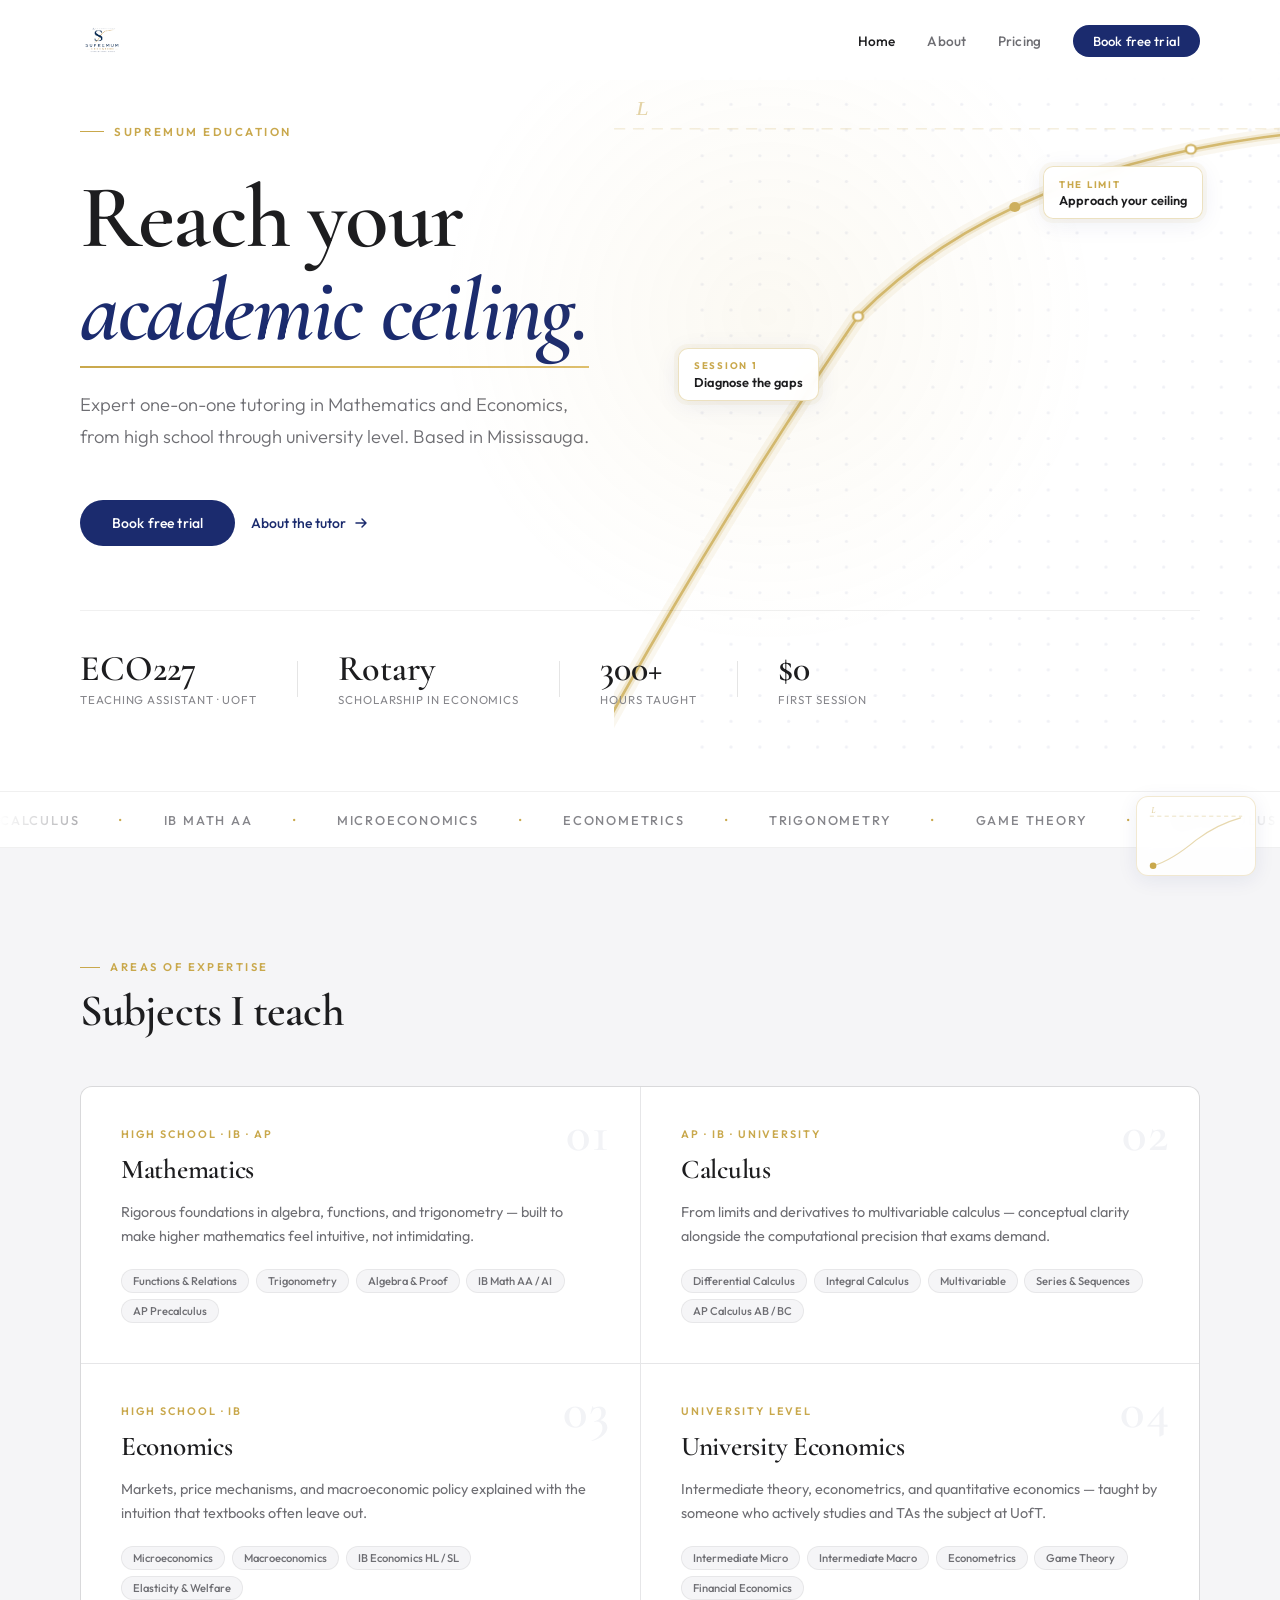
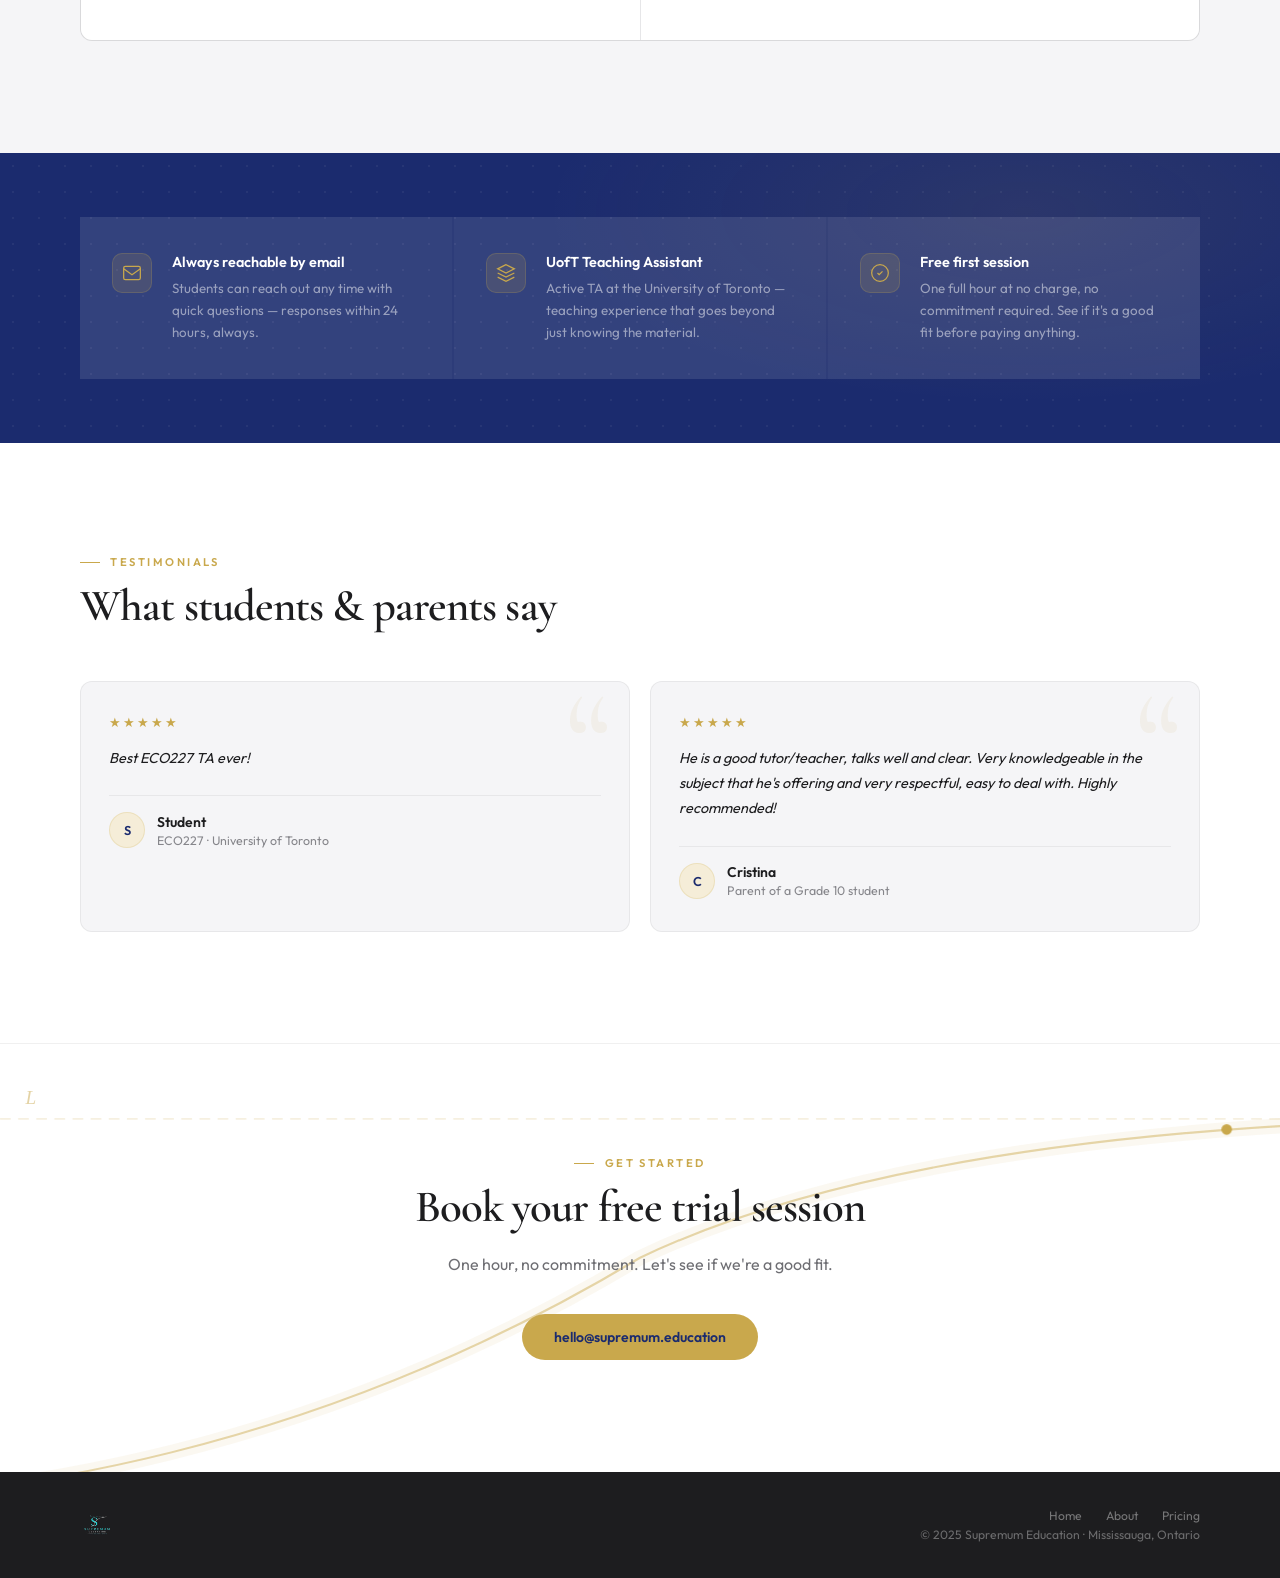
==== index.html @ dac977bb "Add files via upload" ====
<!DOCTYPE html>
<html lang="en">
<head>
    <meta charset="UTF-8">
    <meta name="viewport" content="width=device-width, initial-scale=1.0">
    <title>Supremum Education | Tutoring & Academic Services</title>
    <meta name="description" content="Expert tutoring in Mathematics and Economics — high school through university. Based in Mississauga, Ontario.">
    <link rel="icon" type="image/png" href="logo.png">
    <link rel="preconnect" href="https://fonts.googleapis.com">
    <link rel="preconnect" href="https://fonts.gstatic.com" crossorigin>
    <link href="https://fonts.googleapis.com/css2?family=Cormorant+Garamond:ital,wght@0,300;0,400;0,500;0,600;0,700;1,400;1,500&family=Outfit:wght@300;400;500;600&display=swap" rel="stylesheet">
    <link rel="stylesheet" href="style.css">
    <style>
    /* ── Critical feature styles (inlined to avoid stale-CSS issues) ── */

    /* Self-drawing curve */
    .supremum-path {
        stroke-dasharray: 1400;
        stroke-dashoffset: 1400;
        animation: drawCurve 4.5s cubic-bezier(0.22,0.8,0.3,1) 0.6s forwards;
    }
    @keyframes drawCurve { to { stroke-dashoffset: 0; } }

    .ceiling-line { opacity: 0; animation: fadeCeiling 0.8s ease 4.4s forwards; }
    @keyframes fadeCeiling { to { opacity: 1; } }

    .curve-dot { animation: dotPulse 2.2s ease-in-out 5.8s infinite; }
    @keyframes dotPulse {
        0%, 100% { r: 5; opacity: 1; }
        50%      { r: 8; opacity: 0.7; }
    }

    .curve-marker { opacity: 0; }
    .curve-marker.m1 { animation: markerPop 0.5s ease 2.6s forwards; }
    .curve-marker.m2 { animation: markerPop 0.5s ease 4.6s forwards; }
    @keyframes markerPop { to { opacity: 1; } }

    /* Annotation cards */
    .hero-annotation {
        position: absolute;
        background: rgba(255,255,255,0.92);
        backdrop-filter: blur(8px);
        -webkit-backdrop-filter: blur(8px);
        border: 1px solid rgba(201,168,76,0.35);
        border-radius: 10px;
        padding: 0.65rem 0.95rem;
        box-shadow: 0 4px 24px rgba(27,43,110,0.08), 0 0 0 4px rgba(201,168,76,0.06);
        z-index: 3; opacity: 0; pointer-events: none;
    }
    .anno-1 { right: 36%; top: 44%;
        animation: annoIn 0.7s cubic-bezier(0.16,1,0.3,1) 2.8s forwards,
                   annoFloat 5s ease-in-out 3.6s infinite; }
    .anno-2 { right: 6%; top: 21%;
        animation: annoIn 0.7s cubic-bezier(0.16,1,0.3,1) 4.9s forwards,
                   annoFloat 5s ease-in-out 5.7s infinite reverse; }
    .anno-label { font-size: 0.6rem; font-weight: 700; letter-spacing: 0.18em;
        color: #C9A84C; margin-bottom: 0.15rem; }
    .anno-text  { font-size: 0.8rem; font-weight: 600; color: #1D1D1F; white-space: nowrap; }
    @keyframes annoIn {
        from { opacity: 0; transform: translateY(12px) scale(0.95); }
        to   { opacity: 1; transform: translateY(0) scale(1); }
    }
    @keyframes annoFloat {
        0%, 100% { transform: translateY(0); }
        50%      { transform: translateY(-6px); }
    }

    /* Subject ticker */
    .ticker-strip {
        background: #FFFFFF;
        border-bottom: 1px solid rgba(0,0,0,0.06);
        overflow: hidden; padding: 1.1rem 0; position: relative;
    }
    .ticker-strip::before, .ticker-strip::after {
        content: ''; position: absolute; top: 0; bottom: 0; width: 120px;
        z-index: 2; pointer-events: none;
    }
    .ticker-strip::before { left: 0;  background: linear-gradient(90deg, #FFFFFF, transparent); }
    .ticker-strip::after  { right: 0; background: linear-gradient(-90deg, #FFFFFF, transparent); }
    .ticker-track {
        display: flex; align-items: center; gap: 2.5rem;
        width: max-content; flex-wrap: nowrap; white-space: nowrap;
        animation: tickerScroll 30s linear infinite;
    }
    .ticker-track span {
        font-size: 0.8rem; font-weight: 500;
        letter-spacing: 0.14em; text-transform: uppercase;
        color: #86868B; white-space: nowrap;
    }
    .ticker-track .tick-dot { color: #C9A84C; font-size: 1rem; }
    .ticker-strip:hover .ticker-track { animation-play-state: paused; }
    @keyframes tickerScroll { from { transform: translateX(0); } to { transform: translateX(-50%); } }

    @media (max-width: 960px) {
        .hero-annotation { display: none; }
        .ticker-strip { padding: 0.85rem 0; }
        .ticker-track span { font-size: 0.7rem; }
    }
    @media (prefers-reduced-motion: reduce) {
        .supremum-path { animation: none; stroke-dashoffset: 0; }
        .ceiling-line, .curve-marker, .hero-annotation { animation: none; opacity: 1; }
        .curve-dot, .ticker-track { animation: none; }
    }
    </style>
</head>
<body>

<div id="scroll-progress"></div>

<nav id="navbar">
    <div class="nav-logo">
        <a href="/"><img src="logo.png" alt="Supremum Education"></a>
    </div>
    <ul class="nav-links">
        <li><a href="/" class="active">Home</a></li>
        <li><a href="/about/">About</a></li>
        <li><a href="/pricing/">Pricing</a></li>
        <li><a href="#contact" class="nav-cta">Book free trial</a></li>
    </ul>
    <button class="hamburger" id="hamburger" aria-label="Toggle menu" aria-expanded="false">
        <span></span><span></span><span></span>
    </button>
</nav>

<!-- HERO -->
<section id="home">
    <!-- Instrumented supremum curve -->
    <svg class="hero-svg" viewBox="0 0 600 800" fill="none" xmlns="http://www.w3.org/2000/svg" preserveAspectRatio="none">
        <defs>
            <pattern id="dotGrid" x="0" y="0" width="26" height="26" patternUnits="userSpaceOnUse">
                <circle cx="1.5" cy="1.5" r="1.5" fill="rgba(27,43,110,0.07)"/>
            </pattern>
        </defs>

        <!-- Dot grid backdrop -->
        <rect x="60" y="40" width="540" height="720" fill="url(#dotGrid)"/>

        <!-- Asymptote ceiling -->
        <line class="ceiling-line" x1="0" y1="130" x2="600" y2="130"
              stroke="rgba(201,168,76,0.4)" stroke-width="1" stroke-dasharray="10 7"/>
        <text x="20" y="116" fill="rgba(201,168,76,0.55)" font-family="Georgia,serif"
              font-size="20" font-style="italic">L</text>

        <!-- Layered glow: three stacked strokes fake a bloom that works on white -->
        <path class="supremum-path glow-wide"
              d="M-40 800 Q80 550 220 320 Q360 160 640 132"
              stroke="rgba(201,168,76,0.10)" stroke-width="16" fill="none" stroke-linecap="round"/>
        <path class="supremum-path glow-mid"
              d="M-40 800 Q80 550 220 320 Q360 160 640 132"
              stroke="rgba(201,168,76,0.22)" stroke-width="7" fill="none" stroke-linecap="round"/>
        <path id="supremumPath" class="supremum-path"
              d="M-40 800 Q80 550 220 320 Q360 160 640 132"
              stroke="rgba(201,168,76,0.85)" stroke-width="2.5" fill="none" stroke-linecap="round"/>

        <!-- Marker dots pinned to the curve -->
        <circle class="curve-marker m1" cx="220" cy="320" r="4.5"
                fill="#FFFFFF" stroke="#C9A84C" stroke-width="2"/>
        <circle class="curve-marker m2" cx="520" cy="151" r="4.5"
                fill="#FFFFFF" stroke="#C9A84C" stroke-width="2"/>

        <!-- Traveling dot -->
        <circle class="curve-dot" r="5" fill="#C9A84C">
            <animateMotion dur="4.5s" begin="0.6s" fill="freeze"
                           rotate="0" keyPoints="0;1" keyTimes="0;1"
                           calcMode="spline" keySplines="0.22 0.8 0.3 1">
                <mpath href="#supremumPath"/>
            </animateMotion>
        </circle>
    </svg>

    <!-- Annotation cards pinned to curve points -->
    <div class="hero-annotation anno-1">
        <div class="anno-label">SESSION 1</div>
        <div class="anno-text">Diagnose the gaps</div>
    </div>
    <div class="hero-annotation anno-2">
        <div class="anno-label">THE LIMIT</div>
        <div class="anno-text">Approach your ceiling</div>
    </div>
    <div class="hero-content">
        <div class="eyebrow">Supremum Education</div>
        <h1 class="hero-h1">
            Reach your<br><em>academic ceiling.</em>
        </h1>
        <p class="hero-sub">
            Expert one-on-one tutoring in Mathematics and Economics, from high school through university level. Based in Mississauga.
        </p>
        <div class="hero-actions">
            <a href="#contact" class="btn-primary">Book free trial</a>
            <a href="/about/" class="btn-text">
                About the tutor
                <svg width="16" height="16" viewBox="0 0 16 16" fill="none"><path d="M3 8h10M9 4l4 4-4 4" stroke="currentColor" stroke-width="1.5" stroke-linecap="round" stroke-linejoin="round"/></svg>
            </a>
        </div>
        <div class="hero-stats">
            <div>
                <div class="stat-num">ECO227</div>
                <div class="stat-label">Teaching Assistant · UofT</div>
            </div>
            <div class="stat-divider"></div>
            <div>
                <div class="stat-num">Rotary</div>
                <div class="stat-label">Scholarship in Economics</div>
            </div>
            <div class="stat-divider"></div>
            <div>
                <div class="stat-num"><span data-count="300">300</span>+</div>
                <div class="stat-label">Hours taught</div>
            </div>
            <div class="stat-divider"></div>
            <div>
                <div class="stat-num">$0</div>
                <div class="stat-label">First session</div>
            </div>
        </div>
    </div>
</section>

<!-- SUBJECT TICKER -->
<div class="ticker-strip" aria-hidden="true">
    <div class="ticker-track">
        <span>Calculus</span><span class="tick-dot">·</span>
        <span>IB Math AA</span><span class="tick-dot">·</span>
        <span>Microeconomics</span><span class="tick-dot">·</span>
        <span>Econometrics</span><span class="tick-dot">·</span>
        <span>Trigonometry</span><span class="tick-dot">·</span>
        <span>Game Theory</span><span class="tick-dot">·</span>
        <span>AP Calculus BC</span><span class="tick-dot">·</span>
        <span>Macroeconomics</span><span class="tick-dot">·</span>
        <span>Functions</span><span class="tick-dot">·</span>
        <span>IB Economics HL</span><span class="tick-dot">·</span>
        <!-- duplicate for seamless loop -->
        <span>Calculus</span><span class="tick-dot">·</span>
        <span>IB Math AA</span><span class="tick-dot">·</span>
        <span>Microeconomics</span><span class="tick-dot">·</span>
        <span>Econometrics</span><span class="tick-dot">·</span>
        <span>Trigonometry</span><span class="tick-dot">·</span>
        <span>Game Theory</span><span class="tick-dot">·</span>
        <span>AP Calculus BC</span><span class="tick-dot">·</span>
        <span>Macroeconomics</span><span class="tick-dot">·</span>
        <span>Functions</span><span class="tick-dot">·</span>
        <span>IB Economics HL</span><span class="tick-dot">·</span>
    </div>
</div>

<!-- SERVICES -->
<section id="services">
    <div class="section-inner">
        <div class="section-tag reveal">Areas of expertise</div>
        <h2 class="section-h2 reveal d1">Subjects I teach</h2>
        <div class="services-grid">
            <div class="service-card reveal">
                <div class="service-level">High School · IB · AP</div>
                <div class="service-name">Mathematics</div>
                <p class="service-desc">Rigorous foundations in algebra, functions, and trigonometry — built to make higher mathematics feel intuitive, not intimidating.</p>
                <div class="service-topics">
                    <span class="topic-tag">Functions & Relations</span>
                    <span class="topic-tag">Trigonometry</span>
                    <span class="topic-tag">Algebra & Proof</span>
                    <span class="topic-tag">IB Math AA / AI</span>
                    <span class="topic-tag">AP Precalculus</span>
                </div>
            </div>
            <div class="service-card reveal d1">
                <div class="service-level">AP · IB · University</div>
                <div class="service-name">Calculus</div>
                <p class="service-desc">From limits and derivatives to multivariable calculus — conceptual clarity alongside the computational precision that exams demand.</p>
                <div class="service-topics">
                    <span class="topic-tag">Differential Calculus</span>
                    <span class="topic-tag">Integral Calculus</span>
                    <span class="topic-tag">Multivariable</span>
                    <span class="topic-tag">Series & Sequences</span>
                    <span class="topic-tag">AP Calculus AB / BC</span>
                </div>
            </div>
            <div class="service-card reveal d2">
                <div class="service-level">High School · IB</div>
                <div class="service-name">Economics</div>
                <p class="service-desc">Markets, price mechanisms, and macroeconomic policy explained with the intuition that textbooks often leave out.</p>
                <div class="service-topics">
                    <span class="topic-tag">Microeconomics</span>
                    <span class="topic-tag">Macroeconomics</span>
                    <span class="topic-tag">IB Economics HL / SL</span>
                    <span class="topic-tag">Elasticity & Welfare</span>
                </div>
            </div>
            <div class="service-card reveal d3">
                <div class="service-level">University level</div>
                <div class="service-name">University Economics</div>
                <p class="service-desc">Intermediate theory, econometrics, and quantitative economics — taught by someone who actively studies and TAs the subject at UofT.</p>
                <div class="service-topics">
                    <span class="topic-tag">Intermediate Micro</span>
                    <span class="topic-tag">Intermediate Macro</span>
                    <span class="topic-tag">Econometrics</span>
                    <span class="topic-tag">Game Theory</span>
                    <span class="topic-tag">Financial Economics</span>
                </div>
            </div>
        </div>
    </div>
</section>

<!-- VALUE PROPS -->
<section id="value-props">
    <div class="section-inner">
        <div class="vp-grid">
            <div class="vp-item reveal">
                <div class="vp-icon">
                    <svg width="20" height="20" viewBox="0 0 24 24" fill="none" stroke="currentColor" stroke-width="1.5"><rect x="2" y="4" width="20" height="16" rx="2"/><path d="M2 7l10 7 10-7"/></svg>
                </div>
                <div class="vp-text">
                    <div class="vp-title">Always reachable by email</div>
                    <div class="vp-desc">Students can reach out any time with quick questions — responses within 24 hours, always.</div>
                </div>
            </div>
            <div class="vp-item reveal d1">
                <div class="vp-icon">
                    <svg width="20" height="20" viewBox="0 0 24 24" fill="none" stroke="currentColor" stroke-width="1.5"><path d="M12 2L2 7l10 5 10-5-10-5z"/><path d="M2 17l10 5 10-5"/><path d="M2 12l10 5 10-5"/></svg>
                </div>
                <div class="vp-text">
                    <div class="vp-title">UofT Teaching Assistant</div>
                    <div class="vp-desc">Active TA at the University of Toronto — teaching experience that goes beyond just knowing the material.</div>
                </div>
            </div>
            <div class="vp-item reveal d2">
                <div class="vp-icon">
                    <svg width="20" height="20" viewBox="0 0 24 24" fill="none" stroke="currentColor" stroke-width="1.5"><path d="M9 12l2 2 4-4"/><circle cx="12" cy="12" r="10"/></svg>
                </div>
                <div class="vp-text">
                    <div class="vp-title">Free first session</div>
                    <div class="vp-desc">One full hour at no charge, no commitment required. See if it's a good fit before paying anything.</div>
                </div>
            </div>
        </div>
    </div>
</section>

<!-- TESTIMONIALS -->
<section id="testimonials">
    <div class="section-inner">
        <div class="section-tag reveal">Testimonials</div>
        <h2 class="section-h2 reveal d1">What students & parents say</h2>
        <div class="testimonials-grid" style="grid-template-columns: repeat(2, 1fr);">
            <div class="testi-card reveal">
                <div class="testi-stars">★★★★★</div>
                <p class="testi-text">Best ECO227 TA ever!</p>
                <div class="testi-author">
                    <div class="testi-avatar">S</div>
                    <div>
                        <div class="testi-name">Student</div>
                        <div class="testi-role">ECO227 · University of Toronto</div>
                    </div>
                </div>
            </div>
            <div class="testi-card reveal d1">
                <div class="testi-stars">★★★★★</div>
                <p class="testi-text">He is a good tutor/teacher, talks well and clear. Very knowledgeable in the subject that he's offering and very respectful, easy to deal with. Highly recommended!</p>
                <div class="testi-author">
                    <div class="testi-avatar">C</div>
                    <div>
                        <div class="testi-name">Cristina</div>
                        <div class="testi-role">Parent of a Grade 10 student</div>
                    </div>
                </div>
            </div>
        </div>
    </div>
</section>

<!-- CTA -->
<section class="cta-section" id="contact">
    <!-- Curve finale — echoes the hero, drawn on scroll -->
    <svg class="cta-visual reveal" viewBox="0 0 1200 400" fill="none"
         xmlns="http://www.w3.org/2000/svg" preserveAspectRatio="none" aria-hidden="true">
        <line class="cta-ceiling" x1="0" y1="70" x2="1200" y2="70"
              stroke="rgba(201,168,76,0.35)" stroke-width="1" stroke-dasharray="10 7"/>
        <text x="24" y="56" fill="rgba(201,168,76,0.5)" font-family="Georgia,serif"
              font-size="18" font-style="italic">L</text>
        <path class="cta-path cta-glow-wide"
              d="M-50 420 Q300 380 600 200 Q820 95 1250 74"
              stroke="rgba(201,168,76,0.08)" stroke-width="14" fill="none" stroke-linecap="round"/>
        <path class="cta-path"
              d="M-50 420 Q300 380 600 200 Q820 95 1250 74"
              stroke="rgba(201,168,76,0.45)" stroke-width="2" fill="none" stroke-linecap="round"/>
        <circle class="cta-end-dot" cx="1150" cy="80" r="5" fill="#C9A84C"/>
    </svg>

    <div class="cta-inner">
        <div class="section-tag reveal" style="justify-content:center;">Get started</div>
        <h2 class="section-h2 reveal d1" style="text-align:center;">Book your free trial session</h2>
        <p class="reveal d2">One hour, no commitment. Let's see if we're a good fit.</p>
        <div class="reveal d3">
            <a href="mailto:hello@supremum.education" class="btn-gold">hello@supremum.education</a>
        </div>
    </div>
</section>

<footer>
    <img src="logo.png" alt="Supremum Education">
    <div class="footer-right">
        <div class="footer-links">
            <a href="/">Home</a>
            <a href="/about/">About</a>
            <a href="/pricing/">Pricing</a>
        </div>
        <div class="footer-copy">© 2025 Supremum Education · Mississauga, Ontario</div>
    </div>
</footer>



<!-- Scroll progress — travel the curve as you scroll -->
<div id="curve-progress" aria-hidden="true">
    <svg viewBox="0 0 120 80" fill="none" xmlns="http://www.w3.org/2000/svg">
        <line x1="4" y1="16" x2="116" y2="16" stroke="rgba(201,168,76,0.4)"
              stroke-width="1" stroke-dasharray="5 4"/>
        <text x="6" y="12" fill="rgba(201,168,76,0.55)" font-family="Georgia,serif"
              font-size="9" font-style="italic">L</text>
        <path id="progressPath" d="M8 76 Q30 70 60 45 Q85 26 114 18"
              stroke="rgba(201,168,76,0.45)" stroke-width="1.5" fill="none"
              stroke-linecap="round"/>
        <circle id="progressDot" cx="8" cy="76" r="4" fill="#C9A84C"/>
    </svg>
</div>

<script src="main.js"></script>
</body>
</html>
---- style.css ----
/* ═══════════════════════════════════════════════
   Supremum Education — style.css
   Clean, minimal, Apple-inspired design system
═══════════════════════════════════════════════ */

:root {
  --bg:           #FFFFFF;
  --bg-soft:      #F5F5F7;
  --bg-subtle:    #FAFAFA;
  --navy:         #1B2B6E;
  --navy-dark:    #0f1a45;
  --gold:         #C9A84C;
  --gold-light:   #dfc06e;
  --gold-pale:    #F5EDD8;
  --text:         #1D1D1F;
  --text-muted:   #6E6E73;
  --text-light:   #86868B;
  --border:       rgba(0,0,0,0.1);
  --border-soft:  rgba(0,0,0,0.06);
  --ease-spring:  cubic-bezier(0.16, 1, 0.3, 1);
  --ease-out:     cubic-bezier(0.4, 0, 0.2, 1);
  --shadow-sm:    0 1px 4px rgba(0,0,0,0.06);
  --shadow-md:    0 4px 20px rgba(0,0,0,0.08);
  --shadow-lg:    0 12px 48px rgba(0,0,0,0.1);
  --radius:       12px;
  --radius-sm:    8px;
  --radius-pill:  999px;
}

*, *::before, *::after { margin: 0; padding: 0; box-sizing: border-box; }
html { scroll-behavior: smooth; }

body {
  font-family: 'Outfit', sans-serif;
  color: var(--text);
  background: var(--bg);
  overflow-x: hidden;
  -webkit-font-smoothing: antialiased;
  animation: bodyIn 0.4s ease both;
}
@keyframes bodyIn {
  from { opacity: 0; }
  to   { opacity: 1; }
}

/* ── SCROLL PROGRESS ── */
#scroll-progress {
  position: fixed; top: 0; left: 0; right: 0; height: 2px;
  background: var(--gold); transform: scaleX(0); transform-origin: left;
  z-index: 200; pointer-events: none;
  box-shadow: 0 0 6px rgba(201,168,76,0.4);
}

/* ── NAV ── */
nav {
  position: fixed; top: 0; left: 0; right: 0; z-index: 100;
  padding: 1.1rem 5rem;
  display: flex; align-items: center; justify-content: space-between;
  background: rgba(255,255,255,0.82);
  backdrop-filter: blur(20px); -webkit-backdrop-filter: blur(20px);
  border-bottom: 1px solid transparent;
  transition: border-color 0.3s, padding 0.3s var(--ease-out);
}
nav.scrolled {
  border-bottom-color: var(--border-soft);
  padding-top: 0.85rem; padding-bottom: 0.85rem;
}
.nav-logo img {
  height: 44px; width: auto; display: block;
  transition: transform 0.3s var(--ease-spring), opacity 0.2s;
}
.nav-logo img:hover { transform: scale(1.04); }

.nav-links { display: flex; gap: 2rem; list-style: none; align-items: center; }
.nav-links a {
  text-decoration: none; color: var(--text-muted);
  font-size: 0.85rem; font-weight: 500; letter-spacing: 0.01em;
  transition: color 0.2s; position: relative;
}
.nav-links a:not(.nav-cta):hover { color: var(--text); }
.nav-links a.active { color: var(--text); }

.nav-cta {
  background: var(--navy) !important; color: #ffffff !important;
  padding: 0.5rem 1.25rem; border-radius: var(--radius-pill);
  font-size: 0.82rem !important; font-weight: 500 !important;
  transition: background 0.25s, transform 0.2s var(--ease-spring),
              box-shadow 0.25s !important;
}
.nav-cta:hover {
  background: var(--navy-dark) !important; color: #ffffff !important;
  transform: translateY(-1px) !important;
  box-shadow: 0 4px 16px rgba(27,43,110,0.22) !important;
}
.nav-cta::after { display: none !important; }

/* Hamburger */
.hamburger {
  display: none; flex-direction: column; gap: 5px;
  background: none; border: none; cursor: pointer; padding: 4px;
}
.hamburger span {
  display: block; width: 22px; height: 1.5px;
  background: var(--text); border-radius: 2px;
  transition: transform 0.3s var(--ease-spring), opacity 0.2s;
}
.hamburger.open span:nth-child(1) { transform: translateY(6.5px) rotate(45deg); }
.hamburger.open span:nth-child(2) { opacity: 0; }
.hamburger.open span:nth-child(3) { transform: translateY(-6.5px) rotate(-45deg); }

/* ── INNER PAGE HEADER ── */
.page-hero {
  background: var(--bg);
  padding: 9rem 5rem 4rem;
  border-bottom: 1px solid var(--border-soft);
}
.page-hero-content { max-width: 1200px; margin: 0 auto; }
.page-eyebrow {
  color: var(--gold); font-size: 0.72rem; font-weight: 600;
  letter-spacing: 0.22em; text-transform: uppercase;
  display: flex; align-items: center; gap: 0.65rem; margin-bottom: 1.25rem;
  opacity: 0; animation: fadeUp 0.6s 0.1s var(--ease-spring) forwards;
}
.page-eyebrow::before { content:''; width: 24px; height: 1px; background: var(--gold); }
.page-hero h1 {
  font-family: 'Cormorant Garamond', serif;
  font-size: clamp(2.25rem, 4.5vw, 4rem);
  font-weight: 600; color: var(--text); line-height: 1.1;
  letter-spacing: -0.02em;
  opacity: 0; animation: fadeUp 0.7s 0.2s var(--ease-spring) forwards;
}
.page-hero h1 em { color: var(--navy); font-style: italic; }

/* ── SECTION UTILITIES ── */
.section-inner { max-width: 1200px; margin: 0 auto; }
.section-tag {
  color: var(--gold); font-size: 0.7rem; font-weight: 600;
  letter-spacing: 0.22em; text-transform: uppercase; margin-bottom: 0.75rem;
  display: flex; align-items: center; gap: 0.65rem;
}
.section-tag::before { content:''; width: 20px; height: 1px; background: var(--gold); }
.section-h2 {
  font-family: 'Cormorant Garamond', serif;
  font-size: clamp(1.9rem, 3.5vw, 3rem); font-weight: 600;
  color: var(--text); line-height: 1.15; letter-spacing: -0.02em;
  margin-bottom: 3rem;
}

/* ── BUTTONS ── */
.btn-primary {
  background: var(--navy); color: #fff;
  padding: 0.875rem 2rem; border-radius: var(--radius-pill);
  font-size: 0.875rem; font-weight: 500; letter-spacing: 0.01em;
  text-decoration: none; display: inline-block; border: none; cursor: pointer;
  transition: background 0.25s, transform 0.2s var(--ease-spring), box-shadow 0.25s;
  position: relative; overflow: hidden;
}
.btn-primary:hover {
  background: var(--navy-dark);
  transform: translateY(-1px);
  box-shadow: 0 4px 20px rgba(27,43,110,0.25);
}
.btn-primary:active { transform: scale(0.98); }

.btn-text {
  color: var(--navy); text-decoration: none;
  font-size: 0.875rem; font-weight: 500;
  display: inline-flex; align-items: center; gap: 0.4rem;
  transition: gap 0.3s var(--ease-spring), opacity 0.2s;
}
.btn-text:hover { gap: 0.7rem; opacity: 0.75; }
.btn-text svg { transition: transform 0.3s var(--ease-spring); }
.btn-text:hover svg { transform: translateX(3px); }

.btn-gold {
  background: var(--gold); color: var(--navy);
  padding: 0.875rem 2rem; border-radius: var(--radius-pill);
  font-size: 0.875rem; font-weight: 600;
  text-decoration: none; display: inline-block;
  transition: background 0.25s, transform 0.2s var(--ease-spring), box-shadow 0.25s;
  animation: subtleGlow 3s ease-in-out infinite;
}
.btn-gold:hover {
  background: var(--gold-light); transform: translateY(-1px);
  box-shadow: 0 4px 20px rgba(201,168,76,0.3);
  animation: none;
}
@keyframes subtleGlow {
  0%,100% { box-shadow: 0 0 0 rgba(201,168,76,0); }
  50%      { box-shadow: 0 0 20px rgba(201,168,76,0.25); }
}

.btn-outline {
  background: transparent; color: var(--text);
  padding: 0.875rem 2rem; border-radius: var(--radius-pill);
  font-size: 0.875rem; font-weight: 500;
  text-decoration: none; display: inline-block;
  border: 1px solid var(--border);
  transition: border-color 0.25s, background 0.25s, transform 0.2s var(--ease-spring);
}
.btn-outline:hover { border-color: rgba(0,0,0,0.25); background: var(--bg-soft); }

/* ── HOME HERO ── */
#home {
  min-height: 88vh; background: var(--bg);
  display: flex; align-items: center;
  padding: 7rem 5rem 5rem;
  position: relative;
  border-bottom: 1px solid var(--border-soft);
  overflow: hidden;
  --mx: 60%; --my: 40%;
}
/* Mouse spotlight */
#home::after {
  content: '';
  position: absolute; inset: 0;
  background: radial-gradient(600px circle at var(--mx) var(--my),
    rgba(201,168,76,0.07), transparent 55%);
  pointer-events: none; z-index: 1;
}
.hero-svg {
  position: absolute; right: 0; top: 0;
  width: 52%; height: 100%; pointer-events: none;
  opacity: 0.9; z-index: 0;
}
.hero-content {
  max-width: 1200px; margin: 0 auto; width: 100%;
  will-change: transform;
}
.eyebrow {
  display: inline-flex; align-items: center; gap: 0.65rem;
  color: var(--gold); font-size: 0.72rem; font-weight: 600;
  letter-spacing: 0.22em; text-transform: uppercase; margin-bottom: 2rem;
  opacity: 0; animation: fadeUp 0.6s 0.1s var(--ease-spring) forwards;
}
.eyebrow::before { content:''; width: 24px; height: 1px; background: var(--gold); }

.hero-h1 {
  font-family: 'Cormorant Garamond', serif;
  font-size: clamp(3.5rem, 7vw, 6.5rem);
  font-weight: 600; color: var(--text);
  line-height: 1.04; letter-spacing: -0.02em;
  margin-bottom: 2rem; max-width: 820px;
  opacity: 0; animation: fadeUp 0.7s 0.22s var(--ease-spring) forwards;
}
.hero-h1 em { color: var(--navy); font-style: italic; position: relative; }
/* Gold underline that draws itself in */
.hero-h1 em::after {
  content: '';
  position: absolute; bottom: -3px; left: 0; right: 0;
  height: 2px;
  background: linear-gradient(90deg, var(--gold), var(--gold-light));
  transform: scaleX(0); transform-origin: left;
  transition: transform 0.7s var(--ease-spring);
}
.hero-h1 em.underline-drawn::after { transform: scaleX(1); }

/* Eyebrow scramble cursor effect */
.eyebrow { cursor: default; }

.hero-sub {
  font-size: 1.15rem; color: var(--text-muted);
  max-width: 520px; line-height: 1.7; font-weight: 300; margin-bottom: 3rem;
  opacity: 0; animation: fadeUp 0.7s 0.38s var(--ease-spring) forwards;
}

.hero-actions {
  display: flex; gap: 1rem; align-items: center; margin-bottom: 4rem;
  opacity: 0; animation: fadeUp 0.7s 0.52s var(--ease-spring) forwards;
}

.hero-stats {
  display: flex; align-items: center; gap: 2.5rem;
  padding-top: 2.5rem; border-top: 1px solid var(--border-soft);
  opacity: 0; animation: fadeUp 0.7s 0.66s var(--ease-spring) forwards;
}
.stat-num {
  font-family: 'Cormorant Garamond', serif;
  font-size: 2.25rem; font-weight: 600; color: var(--text); line-height: 1;
}
.stat-label {
  color: var(--text-light); font-size: 0.72rem;
  letter-spacing: 0.08em; text-transform: uppercase; margin-top: 0.3rem;
}
.stat-divider { width: 1px; height: 36px; background: var(--border); flex-shrink: 0; }

/* ── SERVICES ── */
#services { background: var(--bg-soft); padding: 7rem 5rem; }
.services-grid {
  display: grid; grid-template-columns: repeat(2, 1fr); gap: 1px;
  background: var(--border-soft); border: 1px solid var(--border-soft);
  border-radius: var(--radius); overflow: hidden;
}
.service-card {
  background: var(--bg); padding: 2.5rem;
  position: relative; overflow: hidden;
  transition: background 0.3s;
  --gx: 50%; --gy: 50%;
}
/* Gradient that follows mouse */
.service-card::before {
  content: '';
  position: absolute; inset: 0;
  background: radial-gradient(300px circle at var(--gx) var(--gy), rgba(201,168,76,0.07), transparent 60%);
  opacity: 0; transition: opacity 0.3s; pointer-events: none;
}
.service-card:hover::before { opacity: 1; }
.service-card::after {
  content: ''; position: absolute; bottom: 0; left: 2.5rem; right: 2.5rem;
  height: 1px; background: var(--gold);
  transform: scaleX(0); transform-origin: left;
  transition: transform 0.4s var(--ease-spring);
}
.service-card:hover { background: var(--bg-subtle); }
.service-card:hover::after { transform: scaleX(1); }
.service-level {
  font-size: 0.68rem; font-weight: 600; letter-spacing: 0.18em;
  text-transform: uppercase; color: var(--gold); margin-bottom: 0.75rem;
}
.service-name {
  font-family: 'Cormorant Garamond', serif;
  font-size: 1.7rem; font-weight: 600; color: var(--text); margin-bottom: 0.85rem;
  letter-spacing: -0.01em;
}
.service-desc { color: var(--text-muted); line-height: 1.7; font-size: 0.9rem; }
.service-topics { margin-top: 1.25rem; display: flex; flex-wrap: wrap; gap: 0.4rem; }
.topic-tag {
  background: var(--bg-soft); color: var(--text-muted);
  font-size: 0.7rem; padding: 0.25rem 0.7rem; font-weight: 500;
  border-radius: var(--radius-pill); border: 1px solid var(--border-soft);
  transition: background 0.2s, color 0.2s;
}
.topic-tag:hover { background: var(--gold-pale); color: var(--navy); }

/* ── VALUE PROPS ── */
#value-props {
  background: var(--navy); padding: 4rem 5rem;
}
.vp-grid {
  display: grid; grid-template-columns: repeat(3, 1fr);
  gap: 2px; background: rgba(255,255,255,0.08);
  max-width: 1200px; margin: 0 auto;
}
.vp-item {
  display: flex; align-items: flex-start; gap: 1.25rem;
  padding: 2.25rem 2rem;
  background: rgba(255,255,255,0.03);
  transition: background 0.3s;
}
.vp-item:hover { background: rgba(255,255,255,0.07); }
.vp-icon {
  width: 40px; height: 40px; border-radius: 10px;
  background: rgba(201,168,76,0.15); border: 1px solid rgba(201,168,76,0.2);
  display: flex; align-items: center; justify-content: center;
  color: var(--gold); flex-shrink: 0;
  transition: background 0.3s, transform 0.3s var(--ease-spring);
}
.vp-item:hover .vp-icon {
  background: rgba(201,168,76,0.25);
  transform: scale(1.08);
}
.vp-title { font-weight: 600; color: #fff; font-size: 0.9rem; margin-bottom: 0.4rem; }
.vp-desc { color: rgba(255,255,255,0.5); font-size: 0.835rem; line-height: 1.65; }

/* ── TESTIMONIALS ── */
#testimonials { background: var(--bg); padding: 7rem 5rem; }
.testimonials-grid { display: grid; grid-template-columns: repeat(3, 1fr); gap: 1.25rem; }
.testi-card {
  background: var(--bg-soft); padding: 2rem 1.75rem;
  border-radius: var(--radius); border: 1px solid var(--border-soft);
  position: relative; overflow: hidden;
  transition: transform 0.4s var(--ease-spring), box-shadow 0.4s var(--ease-out),
              border-color 0.3s;
}
.testi-card:hover {
  transform: translateY(-4px);
  box-shadow: var(--shadow-md);
  border-color: rgba(201,168,76,0.3);
}
/* Large decorative quote as background watermark */
.testi-card::before {
  content: '\201C';
  position: absolute; top: -12px; right: 16px;
  font-family: 'Cormorant Garamond', serif;
  font-size: 9rem; color: var(--gold);
  opacity: 0.08; line-height: 1;
  pointer-events: none; user-select: none;
  transition: opacity 0.3s;
}
.testi-card:hover::before { opacity: 0.14; }
.testi-stars {
  color: var(--gold); font-size: 0.8rem;
  letter-spacing: 0.15em; margin-bottom: 1rem;
}
.testi-text {
  font-size: 0.9rem; line-height: 1.75; color: var(--text);
  font-style: italic; margin-bottom: 1.5rem; position: relative; z-index: 1;
}
.testi-author {
  display: flex; align-items: center; gap: 0.75rem;
  padding-top: 1rem; border-top: 1px solid var(--border-soft);
}
.testi-avatar {
  width: 36px; height: 36px; border-radius: 50%;
  background: var(--gold-pale); color: var(--navy);
  display: flex; align-items: center; justify-content: center;
  font-weight: 600; font-size: 0.8rem; flex-shrink: 0;
  border: 1px solid rgba(201,168,76,0.2);
}
.testi-name { font-weight: 600; color: var(--text); font-size: 0.875rem; }
.testi-role { color: var(--text-light); font-size: 0.775rem; margin-top: 0.1rem; }

/* ── ABOUT PAGE ── */
#about-content { padding: 6rem 5rem; background: var(--bg); }
.about-grid {
  max-width: 1200px; margin: 0 auto;
  display: grid; grid-template-columns: 1fr 1.4fr;
  gap: 5rem; align-items: start;
}
.about-image-wrap { position: relative; }
.about-frame {
  width: 100%; aspect-ratio: 3/4;
  background: var(--bg-soft); overflow: hidden;
  border-radius: var(--radius);
}
.about-frame img {
  width: 100%; height: 100%; object-fit: cover; display: block;
  transition: transform 0.6s var(--ease-out);
}
.about-frame:hover img { transform: scale(1.03); }
.about-placeholder {
  width: 100%; height: 100%;
  display: flex; flex-direction: column; align-items: center; justify-content: center;
  background: var(--bg-soft); color: var(--text-light); gap: 0.6rem; font-size: 0.8rem;
}
.about-badge {
  position: absolute; bottom: 1.5rem; right: -1.5rem;
  background: var(--navy); color: #fff;
  padding: 1.1rem 1.5rem; text-align: center;
  border-radius: var(--radius-sm);
  box-shadow: var(--shadow-md);
  transition: transform 0.4s var(--ease-spring);
}
.about-image-wrap:hover .about-badge { transform: translateY(-3px); }
.badge-num {
  font-family: 'Cormorant Garamond', serif;
  font-size: 2rem; font-weight: 600; color: var(--gold); line-height: 1;
}
.badge-label {
  font-size: 0.65rem; letter-spacing: 0.1em;
  text-transform: uppercase; opacity: 0.65; margin-top: 0.3rem;
}
.about-role {
  font-family: 'Cormorant Garamond', serif;
  font-size: 1.1rem; font-style: italic; color: var(--text-muted); margin-bottom: 1.5rem;
}
.about-bio { color: var(--text-muted); line-height: 1.8; font-size: 0.9rem; margin-bottom: 1rem; }
.credentials { list-style: none; margin-top: 1.75rem; display: flex; flex-direction: column; gap: 0; }
.cred {
  display: flex; align-items: flex-start; gap: 0.875rem;
  padding: 0.875rem 0; border-bottom: 1px solid var(--border-soft);
  transition: transform 0.2s var(--ease-spring);
}
.cred:hover { transform: translateX(4px); }
.cred:last-child { border-bottom: none; }
.cred-dot {
  width: 6px; height: 6px; background: var(--gold);
  border-radius: 50%; margin-top: 0.45rem; flex-shrink: 0;
  transition: transform 0.3s var(--ease-spring);
}
.cred:hover .cred-dot { transform: scale(1.6); }
.cred-text { font-size: 0.875rem; line-height: 1.55; color: var(--text-muted); }
.cred-text strong { color: var(--text); font-weight: 600; }

/* ── APPROACH STRIP ── */
.approach-strip { background: var(--bg-soft); padding: 6rem 5rem; }
.approach-grid {
  max-width: 1200px; margin: 0 auto;
  display: grid; grid-template-columns: repeat(3, 1fr);
  gap: 1.25rem;
}
.approach-card {
  background: var(--bg); padding: 2rem;
  border-radius: var(--radius); border: 1px solid var(--border-soft);
  transition: transform 0.35s var(--ease-spring), box-shadow 0.35s var(--ease-out);
}
.approach-card:hover { transform: translateY(-3px); box-shadow: var(--shadow-md); }
.approach-num {
  font-family: 'Cormorant Garamond', serif;
  font-size: 2.5rem; font-weight: 600; color: var(--gold);
  opacity: 0.3; line-height: 1; margin-bottom: 1rem;
  transition: opacity 0.3s;
}
.approach-card:hover .approach-num { opacity: 0.6; }
.approach-title { font-weight: 600; color: var(--text); font-size: 0.95rem; margin-bottom: 0.65rem; }
.approach-desc { color: var(--text-muted); font-size: 0.86rem; line-height: 1.7; }

/* ── PRICING ── */
#pricing-content { padding: 6rem 5rem; background: var(--bg-soft); }
#pricing-content .section-h2 { color: var(--text); }
.pricing-lead {
  color: var(--text-muted); font-size: 1rem; max-width: 520px;
  line-height: 1.7; margin-bottom: 3.5rem; font-weight: 300;
}
.pricing-grid {
  max-width: 1200px; margin: 0 auto;
  display: grid; grid-template-columns: repeat(3, 1fr); gap: 1.25rem;
}
.p-card {
  background: var(--bg); padding: 2.5rem;
  border-radius: var(--radius); border: 1px solid var(--border-soft);
  transition: transform 0.35s var(--ease-spring), box-shadow 0.35s var(--ease-out),
              border-color 0.3s;
}
.p-card:hover { transform: translateY(-4px); box-shadow: var(--shadow-md); }
.p-card.featured {
  background: var(--navy); border-color: var(--navy);
  box-shadow: var(--shadow-md);
}
.p-card.featured:hover { box-shadow: 0 12px 48px rgba(27,43,110,0.25); }
.p-tag {
  font-size: 0.68rem; font-weight: 600; letter-spacing: 0.18em;
  text-transform: uppercase; color: var(--text-light); margin-bottom: 1.25rem;
}
.p-card.featured .p-tag { color: rgba(255,255,255,0.5); }
.p-price {
  font-family: 'Cormorant Garamond', serif;
  font-size: 4rem; font-weight: 600; color: var(--text); line-height: 1;
}
.p-card.featured .p-price { color: #fff; }
.p-price sup { font-size: 1.5rem; vertical-align: top; margin-top: 0.65rem; }
.p-sub { color: var(--text-light); font-size: 0.8rem; margin: 0.4rem 0 1.75rem; }
.p-card.featured .p-sub { color: rgba(255,255,255,0.45); }
.p-divider { height: 1px; background: var(--border-soft); margin-bottom: 1.75rem; }
.p-card.featured .p-divider { background: rgba(255,255,255,0.1); }
.p-features { list-style: none; display: flex; flex-direction: column; gap: 0.75rem; }
.p-features li {
  display: flex; align-items: flex-start; gap: 0.65rem;
  color: var(--text-muted); font-size: 0.875rem; line-height: 1.5;
}
.p-card.featured .p-features li { color: rgba(255,255,255,0.75); }
.chk { color: var(--gold); font-weight: 700; flex-shrink: 0; }

/* ── REFERRAL ── */
.referral-section { background: var(--bg); padding: 5rem 5rem; border-top: 1px solid var(--border-soft); }
.referral-inner {
  max-width: 1200px; margin: 0 auto;
  display: grid; grid-template-columns: 1fr 1fr; gap: 4rem; align-items: center;
}
.referral-title {
  font-family: 'Cormorant Garamond', serif;
  font-size: clamp(1.6rem, 2.5vw, 2.25rem); font-weight: 600;
  color: var(--text); margin-bottom: 1rem; letter-spacing: -0.01em;
}
.referral-desc { color: var(--text-muted); line-height: 1.75; font-size: 0.9rem; }
.referral-cards { display: flex; flex-direction: column; gap: 0.875rem; }
.r-card {
  background: var(--bg-soft); border-left: 2px solid var(--gold);
  padding: 1.25rem 1.5rem; border-radius: 0 var(--radius-sm) var(--radius-sm) 0;
  transition: transform 0.25s var(--ease-spring), box-shadow 0.25s;
}
.r-card:hover { transform: translateX(3px); box-shadow: var(--shadow-sm); }
.r-card-title { font-weight: 600; color: var(--text); font-size: 0.875rem; margin-bottom: 0.3rem; }
.r-card-desc { color: var(--text-muted); font-size: 0.835rem; line-height: 1.6; }

/* ── FAQ ── */
.faq-section { background: var(--bg-soft); padding: 6rem 5rem; }
.faq-inner { max-width: 720px; margin: 0 auto; }
.faq-item { border-bottom: 1px solid var(--border-soft); padding: 1.5rem 0; }
.faq-item:first-of-type { border-top: 1px solid var(--border-soft); }
.faq-q {
  font-weight: 600; color: var(--text); font-size: 0.95rem;
  cursor: pointer; display: flex; justify-content: space-between; align-items: center; gap: 1rem;
  list-style: none; user-select: none; transition: color 0.2s;
}
.faq-q::-webkit-details-marker { display: none; }
.faq-q:hover { color: var(--navy); }
.faq-icon {
  width: 20px; height: 20px; flex-shrink: 0;
  background: var(--bg-soft); border: 1px solid var(--border);
  border-radius: 50%;
  display: flex; align-items: center; justify-content: center;
  font-size: 0.8rem; color: var(--text-muted);
  transition: transform 0.35s var(--ease-spring), background 0.2s, color 0.2s;
}
.faq-q:hover .faq-icon { background: var(--gold-pale); color: var(--navy); border-color: var(--gold); }
details[open] .faq-icon { transform: rotate(45deg); }
.faq-a { color: var(--text-muted); line-height: 1.75; font-size: 0.9rem; padding-top: 0.875rem; }

/* ── CTA ── */
.cta-section {
  background: var(--bg); padding: 7rem 5rem;
  text-align: center; border-top: 1px solid var(--border-soft);
}
.cta-section .section-tag { justify-content: center; }
.cta-section .section-h2 { max-width: 540px; margin: 0 auto 1.25rem; }
.cta-section p { color: var(--text-muted); margin-bottom: 2.5rem; font-size: 1rem; }
.contact-email {
  display: inline-flex; align-items: center; gap: 0.5rem;
  color: var(--navy); text-decoration: none; font-weight: 600;
  font-size: 1rem; transition: opacity 0.2s, gap 0.3s var(--ease-spring);
  border-bottom: 1px solid rgba(27,43,110,0.2); padding-bottom: 2px;
}
.contact-email:hover { opacity: 0.7; gap: 0.8rem; }

/* ── FOOTER ── */
footer {
  background: var(--text); padding: 2.25rem 5rem;
  display: flex; align-items: center; justify-content: space-between;
}
footer img { height: 34px; opacity: 0.8; filter: brightness(10); transition: opacity 0.2s; }
footer img:hover { opacity: 1; }
.footer-right { display: flex; flex-direction: column; align-items: flex-end; gap: 0.25rem; }
.footer-copy { color: rgba(255,255,255,0.35); font-size: 0.76rem; }
.footer-links { display: flex; gap: 1.5rem; }
.footer-links a {
  color: rgba(255,255,255,0.4); text-decoration: none;
  font-size: 0.76rem; transition: color 0.2s;
}
.footer-links a:hover { color: rgba(255,255,255,0.8); }

/* Prevent blurry text during 3D tilt */
.testi-card, .approach-card, .p-card, .r-card, .service-card {
  backface-visibility: hidden;
  -webkit-backface-visibility: hidden;
}

/* ── ANIMATIONS ── */
@keyframes fadeUp {
  from { opacity: 0; transform: translateY(20px); }
  to   { opacity: 1; transform: translateY(0); }
}
.reveal {
  opacity: 0; transform: translateY(24px);
  transition: opacity 0.65s var(--ease-spring), transform 0.65s var(--ease-spring);
  will-change: transform, opacity;
}
.reveal.visible { opacity: 1; transform: translateY(0); }
.d1 { transition-delay: 0.08s; }
.d2 { transition-delay: 0.16s; }
.d3 { transition-delay: 0.24s; }
.d4 { transition-delay: 0.32s; }
.d5 { transition-delay: 0.40s; }

:focus-visible { outline: 2px solid var(--gold); outline-offset: 3px; border-radius: 2px; }

@media (prefers-reduced-motion: reduce) {
  *, *::before, *::after {
    animation-duration: 0.01ms !important;
    transition-duration: 0.01ms !important;
  }
  .reveal { opacity: 1; transform: none; }
}

/* ── RESPONSIVE ── */
@media (max-width: 960px) {
  nav, nav.scrolled { padding-left: 1.25rem; padding-right: 1.25rem; }
  .hamburger { display: flex; }
  .nav-links {
    display: none; position: fixed; inset: 0;
    background: rgba(255,255,255,0.98);
    backdrop-filter: blur(20px);
    flex-direction: column; align-items: center; justify-content: center;
    gap: 2rem; z-index: 99;
  }
  .nav-links.mobile-open { display: flex; }
  .nav-links a { font-size: 1.1rem; color: var(--text) !important; }
  .nav-cta { padding: 0.75rem 2rem !important; }

  #home, #services, #testimonials, #about-content,
  .approach-strip, #pricing-content, .referral-section,
  .faq-section, .cta-section, .page-hero { padding-left: 1.25rem; padding-right: 1.25rem; }

  /* ── HERO mobile ── */
  #home { padding-top: 6rem; padding-bottom: 3.5rem; min-height: auto; }
  .hero-h1 { font-size: clamp(2.4rem, 9vw, 3.5rem); margin-bottom: 1.25rem; }
  .hero-sub { font-size: 1rem; margin-bottom: 2rem; max-width: 100%; }
  .hero-actions { flex-direction: column; align-items: flex-start; gap: 0.875rem; margin-bottom: 2.5rem; }
  .btn-primary, .btn-gold, .btn-outline { width: 100%; text-align: center; }
  .btn-text { align-self: center; }
  .hero-stats { gap: 1.5rem; flex-wrap: wrap; padding-top: 2rem; margin-top: 2.5rem; }
  .stat-divider { display: none; }
  .stat-num { font-size: 1.85rem; }

  /* ── SECTIONS mobile ── */
  #services, #testimonials { padding-top: 4rem; padding-bottom: 4rem; }
  #value-props { padding: 3rem 1.25rem; }
  .vp-grid { grid-template-columns: 1fr; }
  .services-grid { grid-template-columns: 1fr; border-radius: 0; }
  .service-card { padding: 2rem 1.5rem; }
  .testimonials-grid { grid-template-columns: 1fr; }
  .pricing-grid, .approach-grid { grid-template-columns: 1fr; }
  .section-h2 { margin-bottom: 2rem; }

  /* ── PAGE HERO mobile ── */
  .page-hero { padding: 7rem 1.25rem 3rem; }
  .page-hero h1 { font-size: clamp(2rem, 8vw, 3rem); }

  /* ── ABOUT mobile ── */
  #about-content { padding: 4rem 1.25rem; }
  .about-grid { grid-template-columns: 1fr; gap: 2.5rem; }
  .about-badge { right: 1rem; bottom: 1.25rem; }

  /* ── PRICING mobile ── */
  #pricing-content { padding: 4rem 1.25rem; }
  .pricing-lead { margin-bottom: 2rem; }
  .cta-section { padding: 4rem 1.25rem; }

  /* ── REFERRAL mobile ── */
  .referral-section { padding: 4rem 1.25rem; }
  .referral-inner { grid-template-columns: 1fr; gap: 2rem; }

  /* ── FOOTER mobile ── */
  footer { flex-direction: column; gap: 1rem; text-align: center; padding: 2rem 1.25rem; }
  .footer-right { align-items: center; }
}

/* ═══════════════════════════════════════════════
   PREMIUM FEATURE PACK
   Self-drawing curve · ticker · glow states ·
   animated gradient border
═══════════════════════════════════════════════ */

/* ── SELF-DRAWING SUPREMUM CURVE ── */
.supremum-path {
  stroke-dasharray: 1400;
  stroke-dashoffset: 1400;
  animation: drawCurve 4.5s cubic-bezier(0.22, 0.8, 0.3, 1) 0.6s forwards;
}
@keyframes drawCurve {
  to { stroke-dashoffset: 0; }
}

/* Ceiling line fades in after curve completes */
.ceiling-line {
  opacity: 0;
  animation: fadeCeiling 0.8s ease 4.4s forwards;
}
@keyframes fadeCeiling {
  to { opacity: 1; }
}

/* Dot pulses once it arrives at the limit */
.curve-dot {
  animation: dotPulse 2.2s ease-in-out 5.8s infinite;
}
@keyframes dotPulse {
  0%, 100% { r: 6; opacity: 1; }
  50%       { r: 9; opacity: 0.7; }
}

/* ── SUBJECT TICKER ── */
.ticker-strip {
  background: var(--bg);
  border-bottom: 1px solid var(--border-soft);
  overflow: hidden;
  padding: 1.1rem 0;
  position: relative;
}
/* Fade edges */
.ticker-strip::before,
.ticker-strip::after {
  content: ''; position: absolute; top: 0; bottom: 0; width: 120px; z-index: 2;
  pointer-events: none;
}
.ticker-strip::before { left: 0;  background: linear-gradient(90deg, var(--bg), transparent); }
.ticker-strip::after  { right: 0; background: linear-gradient(-90deg, var(--bg), transparent); }

.ticker-track {
  display: flex; align-items: center; gap: 2.5rem;
  width: max-content;
  flex-wrap: nowrap;
  white-space: nowrap;
  animation: tickerScroll 30s linear infinite;
}
.ticker-track span {
  font-size: 0.8rem; font-weight: 500;
  letter-spacing: 0.14em; text-transform: uppercase;
  color: var(--text-light); white-space: nowrap;
}
.ticker-track .tick-dot { color: var(--gold); font-size: 1rem; }
.ticker-strip:hover .ticker-track { animation-play-state: paused; }

@keyframes tickerScroll {
  from { transform: translateX(0); }
  to   { transform: translateX(-50%); }
}

/* ── GOLD GLOW HOVER STATES ── */
.service-card:hover {
  box-shadow: 0 0 0 1px rgba(201,168,76,0.25),
              0 8px 40px rgba(201,168,76,0.12);
}
.testi-card:hover {
  box-shadow: 0 0 0 1px rgba(201,168,76,0.3),
              0 12px 48px rgba(201,168,76,0.14);
  border-color: transparent;
}
.approach-card:hover,
.p-card:not(.featured):hover {
  box-shadow: 0 0 0 1px rgba(201,168,76,0.22),
              0 10px 44px rgba(201,168,76,0.1);
}

/* ── ANIMATED GRADIENT BORDER — featured pricing card ── */
.p-card.featured {
  position: relative;
  background: var(--navy);
  border: none;
  z-index: 1;
}
.p-card.featured::before {
  content: '';
  position: absolute; inset: -2px;
  border-radius: calc(var(--radius) + 2px);
  background: conic-gradient(
    from var(--border-angle, 0deg),
    transparent 0%,
    var(--gold) 12%,
    var(--gold-light) 18%,
    transparent 30%,
    transparent 100%
  );
  z-index: -1;
  animation: rotateBorder 4s linear infinite;
}
@property --border-angle {
  syntax: '<angle>';
  initial-value: 0deg;
  inherits: false;
}
@keyframes rotateBorder {
  to { --border-angle: 360deg; }
}
/* Fallback for browsers without @property support */
@supports not (background: conic-gradient(from var(--border-angle), red, blue)) {
  .p-card.featured::before {
    background: linear-gradient(135deg, var(--gold), transparent 40%, transparent 60%, var(--gold-light));
    animation: none;
  }
}

/* ── SECTION HEADER SHIMMER on reveal ── */
.section-h2.visible {
  background: linear-gradient(100deg,
    var(--text) 40%, var(--gold) 50%, var(--text) 60%);
  background-size: 250% 100%;
  -webkit-background-clip: text;
  background-clip: text;
  animation: headerShimmer 1.6s ease 0.3s 1 both;
}
@keyframes headerShimmer {
  from { background-position: 120% 0; -webkit-text-fill-color: transparent; }
  to   { background-position: -30% 0; -webkit-text-fill-color: transparent; }
}
/* After shimmer completes, return to solid text */
.section-h2 { color: var(--text); }

/* ── REDUCED MOTION overrides for new features ── */
@media (prefers-reduced-motion: reduce) {
  .supremum-path { animation: none; stroke-dashoffset: 0; }
  .ceiling-line  { animation: none; opacity: 1; }
  .curve-dot     { animation: none; }
  .ticker-track  { animation: none; }
  .p-card.featured::before { animation: none; }
  .section-h2.visible { animation: none; background: none;
    -webkit-text-fill-color: initial; }
}

/* ── MOBILE adjustments for new features ── */
@media (max-width: 960px) {
  .ticker-strip { padding: 0.85rem 0; }
  .ticker-track { gap: 1.75rem; }
  .ticker-track span { font-size: 0.7rem; }
}

/* ═══════════════════════════════════════════════
   INSTRUMENTED CURVE — hero annotations & markers
═══════════════════════════════════════════════ */

/* Curve markers pop in after the dot passes them */
.curve-marker {
  opacity: 0;
  transform-origin: center;
}
.curve-marker.m1 { animation: markerPop 0.5s cubic-bezier(0.34,1.56,0.64,1) 2.6s forwards; }
.curve-marker.m2 { animation: markerPop 0.5s cubic-bezier(0.34,1.56,0.64,1) 4.6s forwards; }
@keyframes markerPop {
  0%   { opacity: 0; }
  60%  { opacity: 1; }
  100% { opacity: 1; }
}

/* Annotation cards — pinned over the SVG */
.hero-annotation {
  position: absolute;
  background: rgba(255,255,255,0.92);
  backdrop-filter: blur(8px);
  -webkit-backdrop-filter: blur(8px);
  border: 1px solid rgba(201,168,76,0.35);
  border-radius: 10px;
  padding: 0.65rem 0.95rem;
  box-shadow: 0 4px 24px rgba(27,43,110,0.08),
              0 0 0 4px rgba(201,168,76,0.06);
  z-index: 3;
  opacity: 0;
  pointer-events: none;
}
.anno-1 {
  right: 36%; top: 44%;
  animation: annoIn 0.7s cubic-bezier(0.16,1,0.3,1) 2.8s forwards,
             annoFloat 5s ease-in-out 3s infinite;
}
.anno-2 {
  right: 6%; top: 21%;
  animation: annoIn 0.7s cubic-bezier(0.16,1,0.3,1) 4.9s forwards,
             annoFloat 5s ease-in-out 4.2s infinite reverse;
}
.anno-label {
  font-size: 0.6rem; font-weight: 700;
  letter-spacing: 0.18em; color: var(--gold);
  margin-bottom: 0.15rem;
}
.anno-text {
  font-size: 0.8rem; font-weight: 600; color: var(--text);
  white-space: nowrap;
}
@keyframes annoIn {
  from { opacity: 0; transform: translateY(12px) scale(0.95); }
  to   { opacity: 1; transform: translateY(0) scale(1); }
}
@keyframes annoFloat {
  0%, 100% { transform: translateY(0); }
  50%       { transform: translateY(-6px); }
}

/* Hide annotations on mobile (hero-svg already hidden) */
@media (max-width: 960px) {
  .hero-annotation { display: none; }
}

/* Reduced motion */
@media (prefers-reduced-motion: reduce) {
  .curve-marker { animation: none; opacity: 1; }
  .hero-annotation { animation: none; opacity: 1; }
}

/* ═══════════════════════════════════════════════
   LOWER-PAGE UPGRADE PACK
   CTA curve finale · ghost numerals · dot grids
═══════════════════════════════════════════════ */

/* ── CTA FINALE ── */
.cta-section { position: relative; overflow: hidden; }
.cta-inner   { position: relative; z-index: 2; }

.cta-visual {
  position: absolute; inset: 0;
  width: 100%; height: 100%;
  pointer-events: none; z-index: 1;
  /* override .reveal's translate so it doesn't shift the backdrop */
  transform: none !important;
}

/* Curve hidden until scrolled into view, then draws */
.cta-path {
  stroke-dasharray: 1500;
  stroke-dashoffset: 1500;
}
.cta-visual.visible .cta-path {
  animation: ctaDraw 3.4s cubic-bezier(0.22,0.8,0.3,1) 0.2s forwards;
}
@keyframes ctaDraw { to { stroke-dashoffset: 0; } }

.cta-ceiling { opacity: 0; }
.cta-visual.visible .cta-ceiling {
  animation: ctaCeiling 0.8s ease 2.7s forwards;
}
@keyframes ctaCeiling { to { opacity: 1; } }

/* End dot pops in as the curve arrives, then pulses forever */
.cta-end-dot { opacity: 0; }
.cta-visual.visible .cta-end-dot {
  animation: ctaDotIn 0.5s ease 3.3s forwards,
             ctaDotPulse 2.2s ease-in-out 4s infinite;
}
@keyframes ctaDotIn   { to { opacity: 1; } }
@keyframes ctaDotPulse {
  0%, 100% { r: 5; }
  50%      { r: 8; }
}

/* ── GHOST NUMERALS on service cards (pure CSS, no HTML changes) ── */
.services-grid { counter-reset: svc; }
.service-card { counter-increment: svc; }
.service-card .service-level::after {
  content: "0" counter(svc);
  position: absolute; top: 1.4rem; right: 1.8rem;
  font-family: 'Cormorant Garamond', serif;
  font-size: 3.2rem; font-weight: 600; line-height: 1;
  color: rgba(27,43,110,0.06);
  transition: color 0.35s ease;
  pointer-events: none;
}
.service-card:hover .service-level::after {
  color: rgba(201,168,76,0.22);
}

/* ── VALUE PROPS — dot grid + warm radial ── */
#value-props {
  position: relative; overflow: hidden;
  background:
    radial-gradient(800px 320px at 80% 20%, rgba(201,168,76,0.09), transparent 60%),
    radial-gradient(rgba(255,255,255,0.05) 1.2px, transparent 1.2px),
    var(--navy);
  background-size: auto, 26px 26px, auto;
}

/* ── MOBILE ── */
@media (max-width: 960px) {
  .cta-visual { opacity: 0.4; }
  .service-card .service-level::after { font-size: 2.4rem; right: 1.2rem; }
}

/* ── REDUCED MOTION ── */
@media (prefers-reduced-motion: reduce) {
  .cta-path { animation: none !important; stroke-dashoffset: 0; }
  .cta-ceiling, .cta-end-dot { animation: none !important; opacity: 1; }
}

/* ── FEATURED CARD FIX — kill the conic border, use breathing glow ── */
.p-card.featured::before { display: none !important; animation: none !important; }
.p-card.featured {
  border: 1px solid rgba(201,168,76,0.55);
  animation: featuredBreathe 4s ease-in-out infinite;
}
.p-card.featured:hover { animation-play-state: paused; }
@keyframes featuredBreathe {
  0%, 100% { box-shadow: 0 0 0 0 rgba(201,168,76,0.0),  0 8px 32px rgba(27,43,110,0.18); }
  50%      { box-shadow: 0 0 28px 2px rgba(201,168,76,0.28), 0 8px 32px rgba(27,43,110,0.18); }
}
@media (prefers-reduced-motion: reduce) {
  .p-card.featured { animation: none; }
}

/* ── SCROLL PROGRESS CURVE WIDGET ── */
#curve-progress {
  position: fixed; bottom: 1.5rem; right: 1.5rem;
  width: 120px; height: 80px; z-index: 90;
  background: rgba(255,255,255,0.85);
  backdrop-filter: blur(10px);
  -webkit-backdrop-filter: blur(10px);
  border: 1px solid rgba(201,168,76,0.25);
  border-radius: 12px;
  padding: 6px;
  box-shadow: 0 4px 20px rgba(27,43,110,0.08);
  transition: box-shadow 0.4s ease, border-color 0.4s ease;
  pointer-events: none;
}
#curve-progress svg { width: 100%; height: 100%; display: block; }

/* When you reach the limit, the widget celebrates quietly */
#curve-progress.at-limit {
  border-color: rgba(201,168,76,0.6);
  box-shadow: 0 4px 24px rgba(201,168,76,0.25);
}
#curve-progress.at-limit #progressDot {
  animation: limitPulse 1.6s ease-in-out infinite;
}
@keyframes limitPulse {
  0%, 100% { opacity: 1; }
  50%      { opacity: 0.55; }
}

@media (max-width: 960px) {
  #curve-progress { display: none; }
}
@media (prefers-reduced-motion: reduce) {
  #curve-progress.at-limit #progressDot { animation: none; }
}
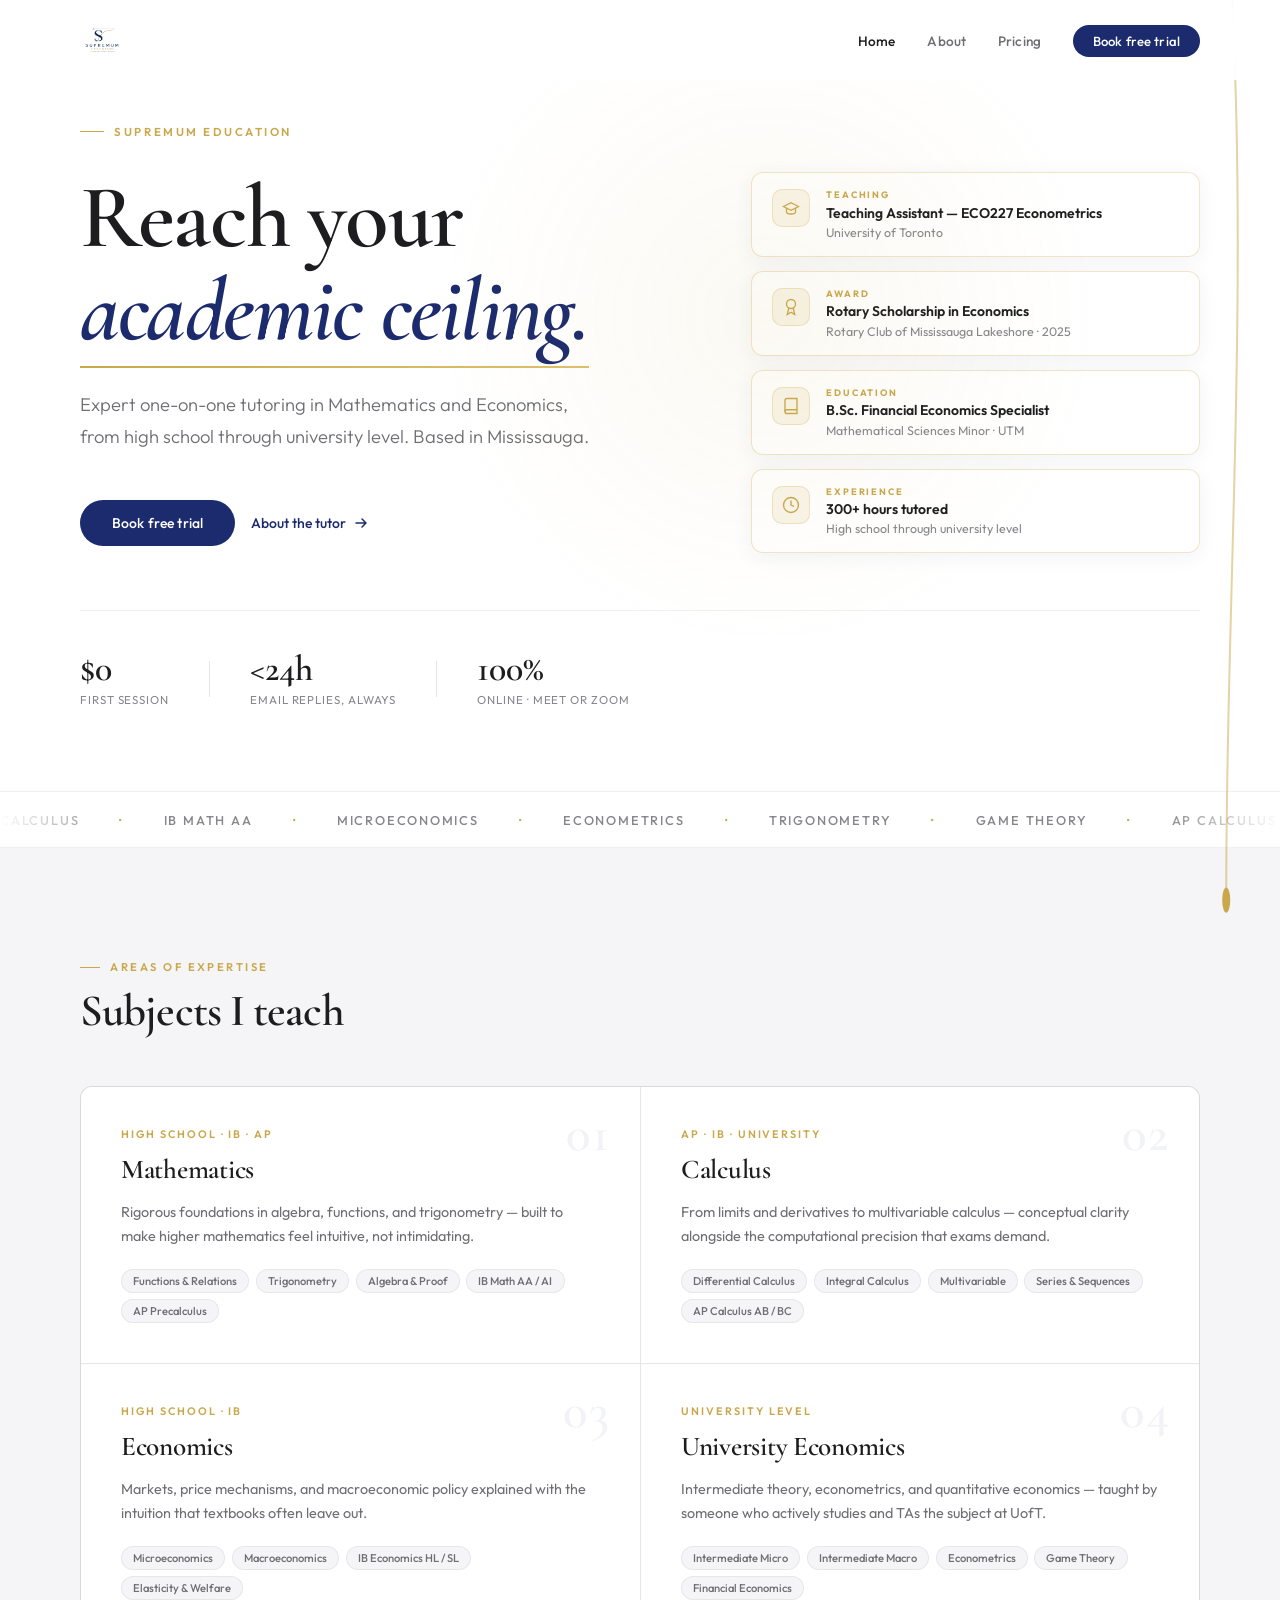
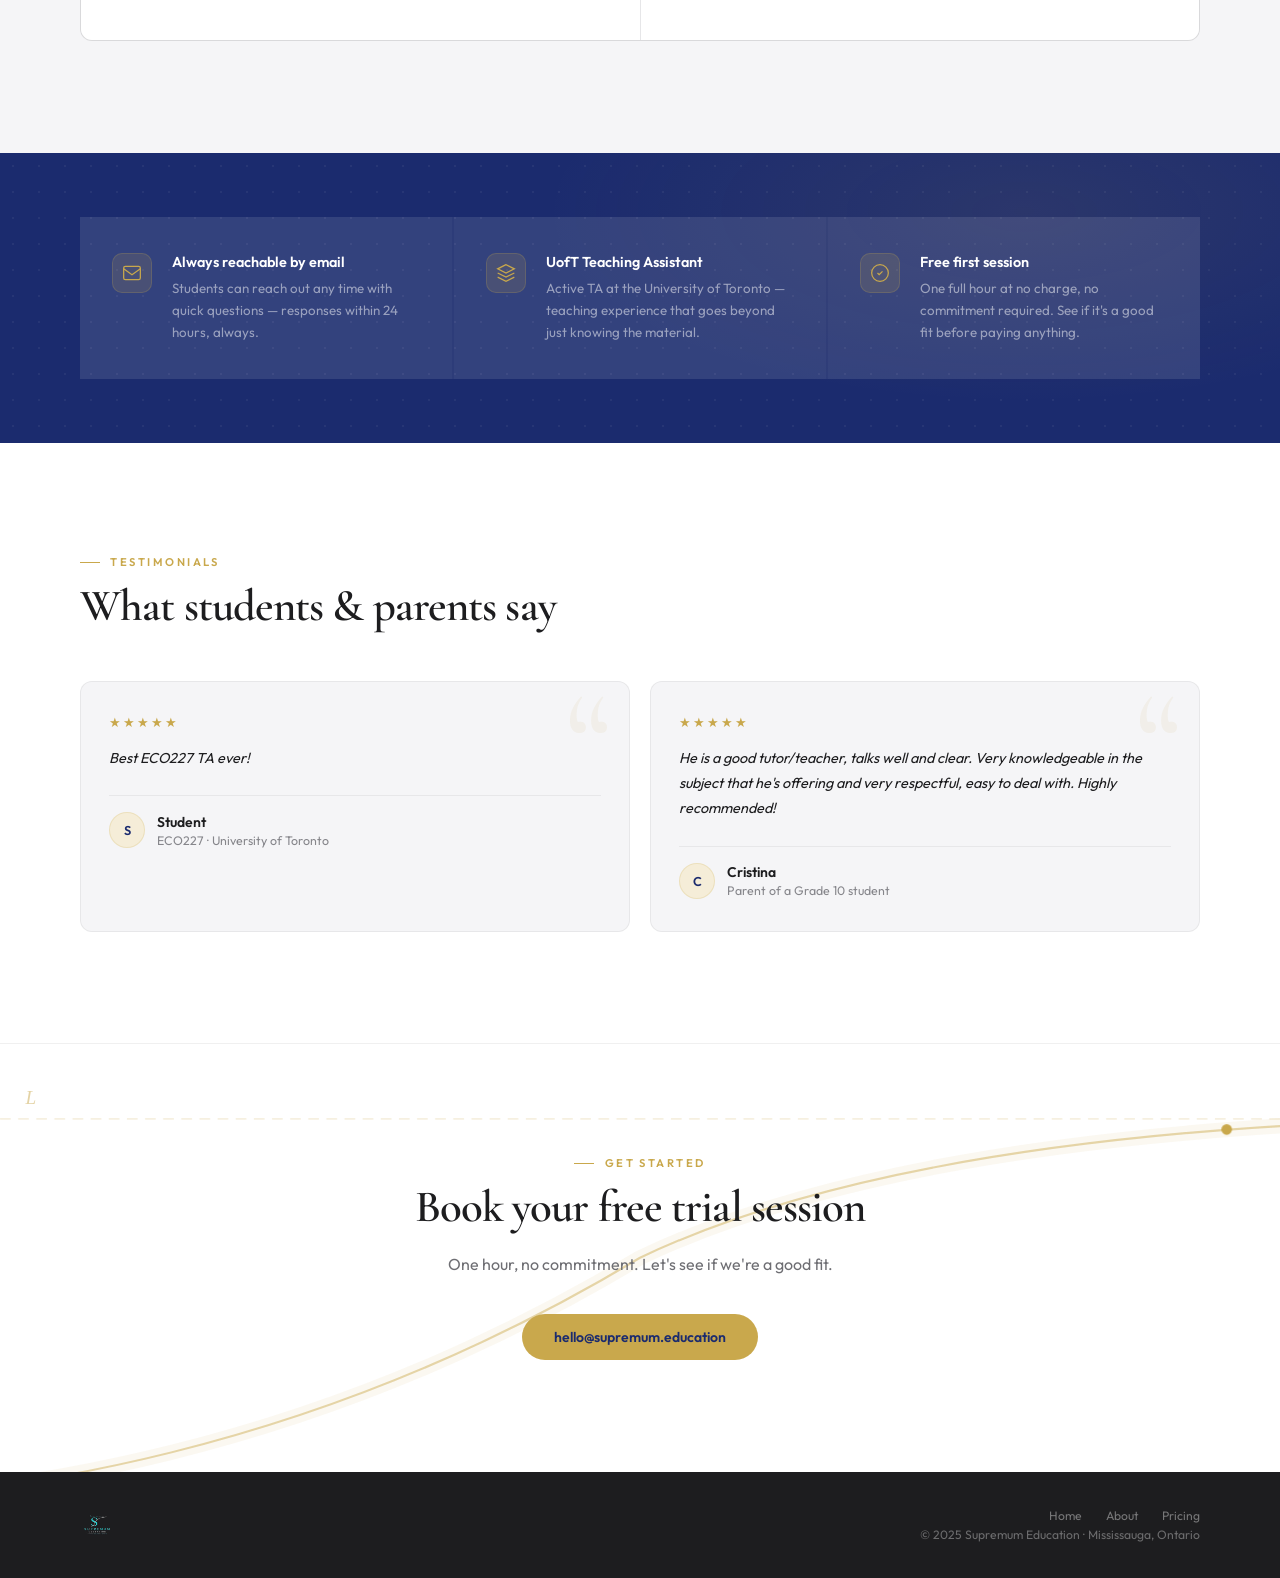
==== commit 34973b76: "Add files via upload" ====
--- a/index.html
+++ b/index.html
@@ -101,6 +101,41 @@
         .ceiling-line, .curve-marker, .hero-annotation { animation: none; opacity: 1; }
         .curve-dot, .ticker-track { animation: none; }
     }
+
+    /* Hero grid + credentials panel */
+    .hero-grid { display: grid; grid-template-columns: 1.15fr 0.85fr; gap: 4rem; align-items: center; }
+    .hero-creds { display: flex; flex-direction: column; gap: 0.9rem; }
+    .cred-card {
+        display: flex; align-items: flex-start; gap: 1rem;
+        background: rgba(255,255,255,0.85);
+        backdrop-filter: blur(10px); -webkit-backdrop-filter: blur(10px);
+        border: 1px solid rgba(201,168,76,0.3);
+        border-radius: 12px; padding: 1rem 1.25rem;
+        box-shadow: 0 4px 20px rgba(27,43,110,0.06);
+        opacity: 0; transform: translateX(24px);
+        transition: box-shadow 0.3s ease, border-color 0.3s ease;
+    }
+    .cred-card:hover { box-shadow: 0 8px 32px rgba(201,168,76,0.15); border-color: rgba(201,168,76,0.55); }
+    .cc1 { animation: ccIn 0.7s cubic-bezier(0.16,1,0.3,1) 0.9s forwards; }
+    .cc2 { animation: ccIn 0.7s cubic-bezier(0.16,1,0.3,1) 1.1s forwards; }
+    .cc3 { animation: ccIn 0.7s cubic-bezier(0.16,1,0.3,1) 1.3s forwards; }
+    .cc4 { animation: ccIn 0.7s cubic-bezier(0.16,1,0.3,1) 1.5s forwards; }
+    @keyframes ccIn { to { opacity: 1; transform: translateX(0); } }
+    .cc-badge {
+        width: 38px; height: 38px; border-radius: 10px; flex-shrink: 0;
+        background: rgba(201,168,76,0.12); border: 1px solid rgba(201,168,76,0.25);
+        display: flex; align-items: center; justify-content: center; color: #C9A84C;
+    }
+    .cc-label { font-size: 0.58rem; font-weight: 700; letter-spacing: 0.2em; color: #C9A84C; margin-bottom: 0.2rem; }
+    .cc-title { font-size: 0.875rem; font-weight: 600; color: #1D1D1F; line-height: 1.35; }
+    .cc-sub   { font-size: 0.775rem; color: #86868B; margin-top: 0.15rem; }
+    @media (max-width: 960px) {
+        .hero-grid { grid-template-columns: 1fr; gap: 2.5rem; }
+        .cred-card { transform: translateY(16px); }
+    }
+    @media (prefers-reduced-motion: reduce) {
+        .cred-card { animation: none !important; opacity: 1; transform: none; }
+    }
     </style>
 </head>
 <body>
@@ -124,60 +159,10 @@
 
 <!-- HERO -->
 <section id="home">
-    <!-- Instrumented supremum curve -->
-    <svg class="hero-svg" viewBox="0 0 600 800" fill="none" xmlns="http://www.w3.org/2000/svg" preserveAspectRatio="none">
-        <defs>
-            <pattern id="dotGrid" x="0" y="0" width="26" height="26" patternUnits="userSpaceOnUse">
-                <circle cx="1.5" cy="1.5" r="1.5" fill="rgba(27,43,110,0.07)"/>
-            </pattern>
-        </defs>
-
-        <!-- Dot grid backdrop -->
-        <rect x="60" y="40" width="540" height="720" fill="url(#dotGrid)"/>
-
-        <!-- Asymptote ceiling -->
-        <line class="ceiling-line" x1="0" y1="130" x2="600" y2="130"
-              stroke="rgba(201,168,76,0.4)" stroke-width="1" stroke-dasharray="10 7"/>
-        <text x="20" y="116" fill="rgba(201,168,76,0.55)" font-family="Georgia,serif"
-              font-size="20" font-style="italic">L</text>
-
-        <!-- Layered glow: three stacked strokes fake a bloom that works on white -->
-        <path class="supremum-path glow-wide"
-              d="M-40 800 Q80 550 220 320 Q360 160 640 132"
-              stroke="rgba(201,168,76,0.10)" stroke-width="16" fill="none" stroke-linecap="round"/>
-        <path class="supremum-path glow-mid"
-              d="M-40 800 Q80 550 220 320 Q360 160 640 132"
-              stroke="rgba(201,168,76,0.22)" stroke-width="7" fill="none" stroke-linecap="round"/>
-        <path id="supremumPath" class="supremum-path"
-              d="M-40 800 Q80 550 220 320 Q360 160 640 132"
-              stroke="rgba(201,168,76,0.85)" stroke-width="2.5" fill="none" stroke-linecap="round"/>
-
-        <!-- Marker dots pinned to the curve -->
-        <circle class="curve-marker m1" cx="220" cy="320" r="4.5"
-                fill="#FFFFFF" stroke="#C9A84C" stroke-width="2"/>
-        <circle class="curve-marker m2" cx="520" cy="151" r="4.5"
-                fill="#FFFFFF" stroke="#C9A84C" stroke-width="2"/>
-
-        <!-- Traveling dot -->
-        <circle class="curve-dot" r="5" fill="#C9A84C">
-            <animateMotion dur="4.5s" begin="0.6s" fill="freeze"
-                           rotate="0" keyPoints="0;1" keyTimes="0;1"
-                           calcMode="spline" keySplines="0.22 0.8 0.3 1">
-                <mpath href="#supremumPath"/>
-            </animateMotion>
-        </circle>
-    </svg>
-
-    <!-- Annotation cards pinned to curve points -->
-    <div class="hero-annotation anno-1">
-        <div class="anno-label">SESSION 1</div>
-        <div class="anno-text">Diagnose the gaps</div>
-    </div>
-    <div class="hero-annotation anno-2">
-        <div class="anno-label">THE LIMIT</div>
-        <div class="anno-text">Approach your ceiling</div>
-    </div>
+
     <div class="hero-content">
+      <div class="hero-grid">
+        <div class="hero-left">
         <div class="eyebrow">Supremum Education</div>
         <h1 class="hero-h1">
             Reach your<br><em>academic ceiling.</em>
@@ -192,25 +177,67 @@
                 <svg width="16" height="16" viewBox="0 0 16 16" fill="none"><path d="M3 8h10M9 4l4 4-4 4" stroke="currentColor" stroke-width="1.5" stroke-linecap="round" stroke-linejoin="round"/></svg>
             </a>
         </div>
+        </div><!-- /hero-left -->
+
+        <!-- CREDENTIALS PANEL — the selling point -->
+        <div class="hero-creds">
+            <div class="cred-card cc1">
+                <div class="cc-badge">
+                    <svg width="18" height="18" viewBox="0 0 24 24" fill="none" stroke="currentColor" stroke-width="1.8"><path d="M22 10L12 5 2 10l10 5 10-5z"/><path d="M6 12v5c0 1.5 2.7 3 6 3s6-1.5 6-3v-5"/></svg>
+                </div>
+                <div>
+                    <div class="cc-label">TEACHING</div>
+                    <div class="cc-title">Teaching Assistant — ECO227 Econometrics</div>
+                    <div class="cc-sub">University of Toronto</div>
+                </div>
+            </div>
+            <div class="cred-card cc2">
+                <div class="cc-badge">
+                    <svg width="18" height="18" viewBox="0 0 24 24" fill="none" stroke="currentColor" stroke-width="1.8"><circle cx="12" cy="8" r="6"/><path d="M9 13.5L7 22l5-3 5 3-2-8.5"/></svg>
+                </div>
+                <div>
+                    <div class="cc-label">AWARD</div>
+                    <div class="cc-title">Rotary Scholarship in Economics</div>
+                    <div class="cc-sub">Rotary Club of Mississauga Lakeshore · 2025</div>
+                </div>
+            </div>
+            <div class="cred-card cc3">
+                <div class="cc-badge">
+                    <svg width="18" height="18" viewBox="0 0 24 24" fill="none" stroke="currentColor" stroke-width="1.8"><path d="M4 19.5A2.5 2.5 0 016.5 17H20"/><path d="M6.5 2H20v20H6.5A2.5 2.5 0 014 19.5v-15A2.5 2.5 0 016.5 2z"/></svg>
+                </div>
+                <div>
+                    <div class="cc-label">EDUCATION</div>
+                    <div class="cc-title">B.Sc. Financial Economics Specialist</div>
+                    <div class="cc-sub">Mathematical Sciences Minor · UTM</div>
+                </div>
+            </div>
+            <div class="cred-card cc4">
+                <div class="cc-badge">
+                    <svg width="18" height="18" viewBox="0 0 24 24" fill="none" stroke="currentColor" stroke-width="1.8"><circle cx="12" cy="12" r="10"/><path d="M12 6v6l4 2"/></svg>
+                </div>
+                <div>
+                    <div class="cc-label">EXPERIENCE</div>
+                    <div class="cc-title">300+ hours tutored</div>
+                    <div class="cc-sub">High school through university level</div>
+                </div>
+            </div>
+        </div>
+      </div><!-- /hero-grid -->
+
         <div class="hero-stats">
-            <div>
-                <div class="stat-num">ECO227</div>
-                <div class="stat-label">Teaching Assistant · UofT</div>
-            </div>
-            <div class="stat-divider"></div>
-            <div>
-                <div class="stat-num">Rotary</div>
-                <div class="stat-label">Scholarship in Economics</div>
-            </div>
-            <div class="stat-divider"></div>
-            <div>
-                <div class="stat-num"><span data-count="300">300</span>+</div>
-                <div class="stat-label">Hours taught</div>
-            </div>
-            <div class="stat-divider"></div>
             <div>
                 <div class="stat-num">$0</div>
                 <div class="stat-label">First session</div>
+            </div>
+            <div class="stat-divider"></div>
+            <div>
+                <div class="stat-num">&lt;24h</div>
+                <div class="stat-label">Email replies, always</div>
+            </div>
+            <div class="stat-divider"></div>
+            <div>
+                <div class="stat-num">100%</div>
+                <div class="stat-label">Online · Meet or Zoom</div>
             </div>
         </div>
     </div>
@@ -409,17 +436,16 @@
 
 
 
-<!-- Scroll progress — travel the curve as you scroll -->
-<div id="curve-progress" aria-hidden="true">
-    <svg viewBox="0 0 120 80" fill="none" xmlns="http://www.w3.org/2000/svg">
-        <line x1="4" y1="16" x2="116" y2="16" stroke="rgba(201,168,76,0.4)"
-              stroke-width="1" stroke-dasharray="5 4"/>
-        <text x="6" y="12" fill="rgba(201,168,76,0.55)" font-family="Georgia,serif"
-              font-size="9" font-style="italic">L</text>
-        <path id="progressPath" d="M8 76 Q30 70 60 45 Q85 26 114 18"
-              stroke="rgba(201,168,76,0.45)" stroke-width="1.5" fill="none"
-              stroke-linecap="round"/>
-        <circle id="progressDot" cx="8" cy="76" r="4" fill="#C9A84C"/>
+
+
+<!-- Curve spine — one continuous line down the whole page -->
+<div id="curve-spine" aria-hidden="true">
+    <svg width="64" height="100%" viewBox="0 0 64 1000" preserveAspectRatio="none"
+         fill="none" xmlns="http://www.w3.org/2000/svg">
+        <path id="spinePath"
+              d="M32 0 C52 120 12 240 32 360 C52 480 12 600 32 720 C48 820 20 910 32 1000"
+              stroke="rgba(201,168,76,0.5)" stroke-width="2" fill="none" stroke-linecap="round"/>
+        <circle id="spineDot" r="4" fill="#C9A84C" cx="32" cy="0"/>
     </svg>
 </div>
 
--- a/style.css
+++ b/style.css
@@ -1078,3 +1078,22 @@
 @media (prefers-reduced-motion: reduce) {
   #curve-progress.at-limit #progressDot { animation: none; }
 }
+
+/* ── CURVE SPINE — continuous line down the page ── */
+body { position: relative; }
+#curve-spine {
+  position: absolute; top: 0; right: 16px;
+  width: 64px; height: 100%;
+  z-index: 50; pointer-events: none;
+}
+#curve-spine svg { display: block; width: 100%; height: 100%; }
+#spinePath {
+  /* dasharray/offset set by JS for scroll-linked drawing */
+  transition: none;
+}
+#curve-spine.at-limit #spineDot {
+  animation: limitPulse 1.6s ease-in-out infinite;
+}
+@media (max-width: 1100px) {
+  #curve-spine { display: none; }
+}
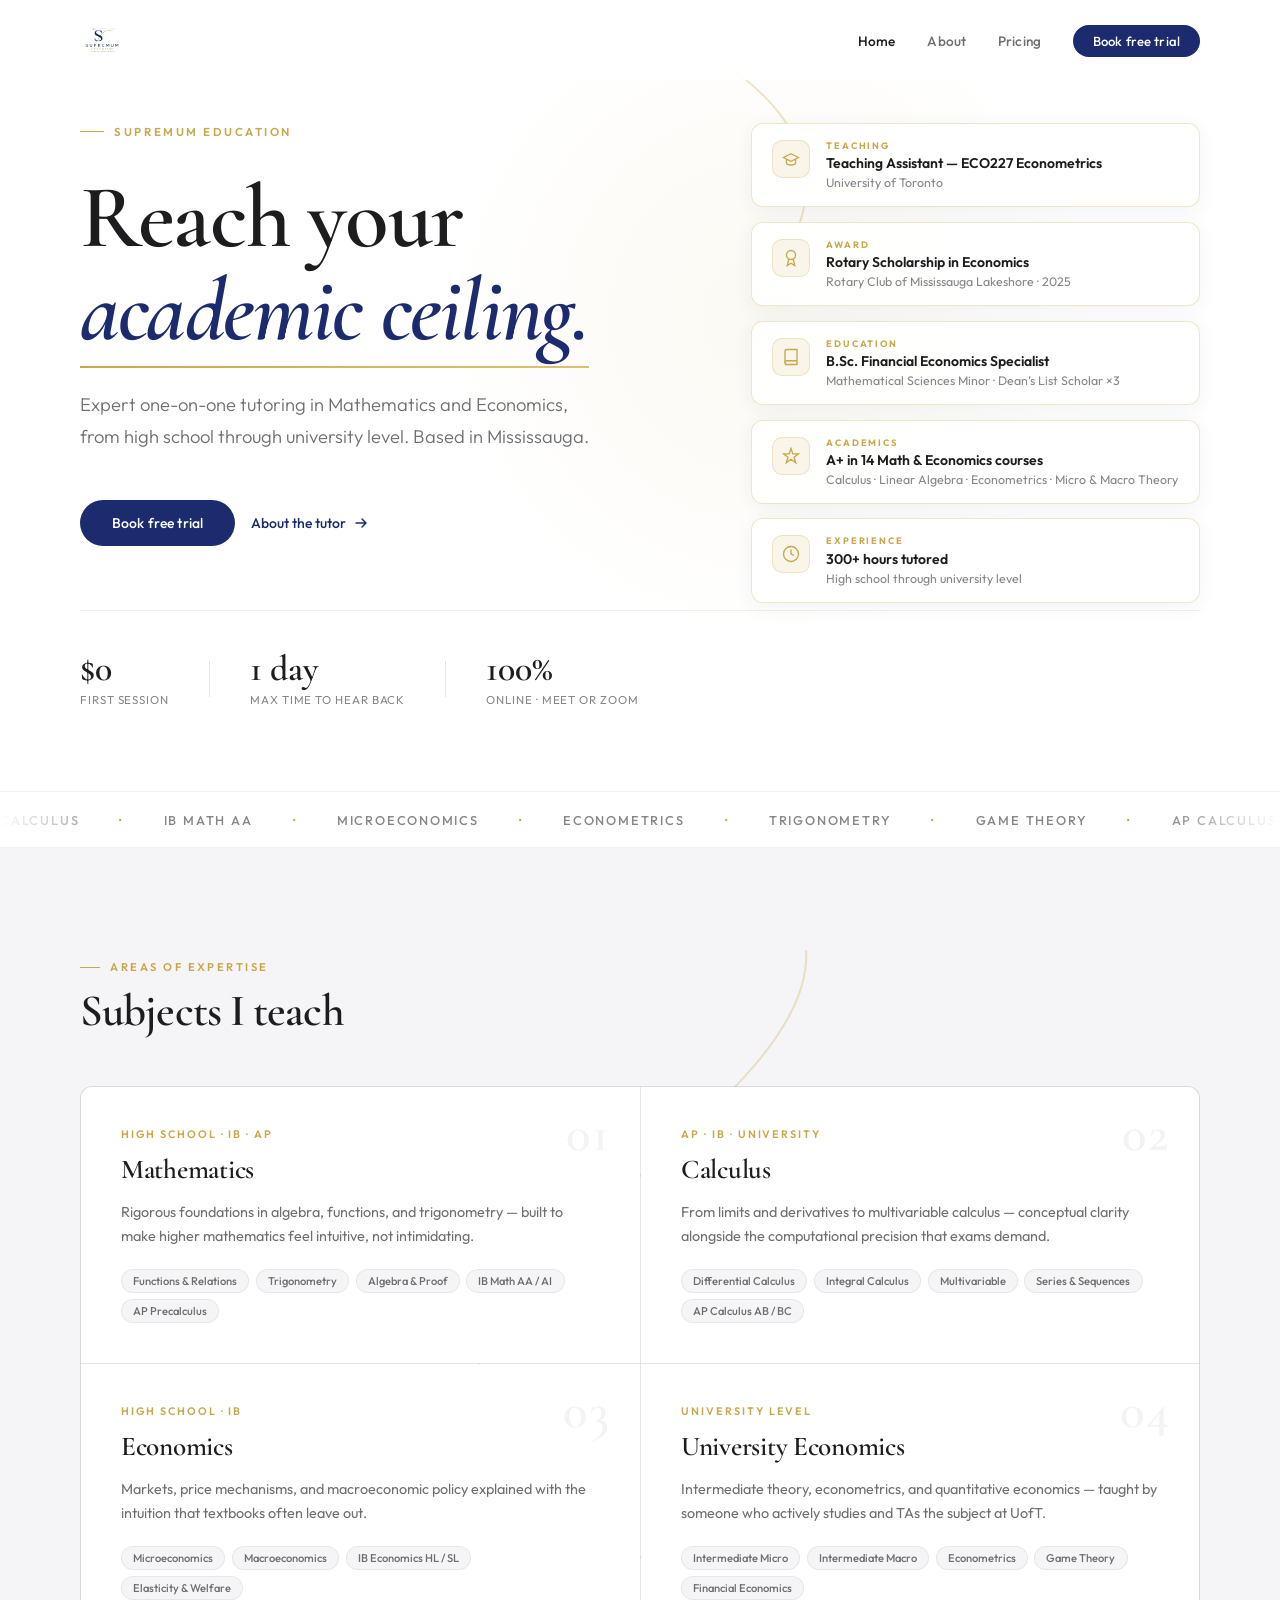
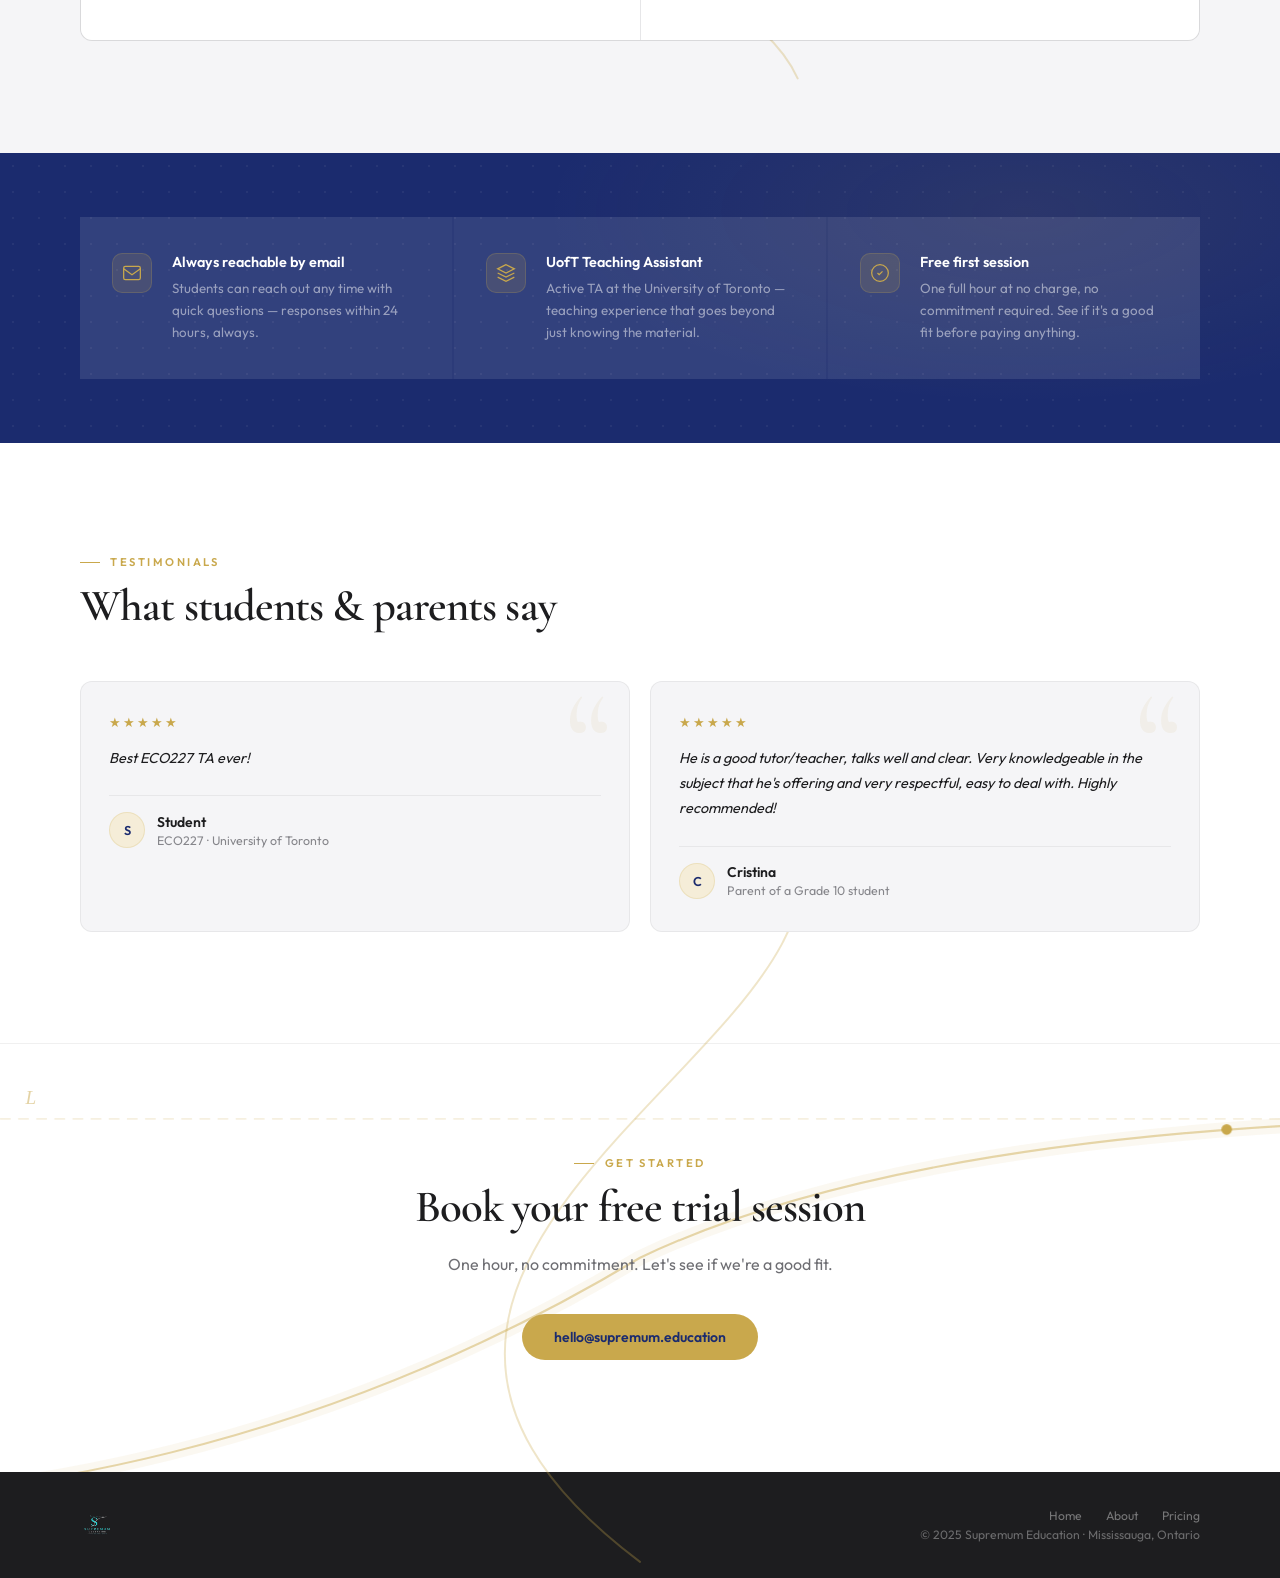
==== commit 9eb7f623: "Add files via upload" ====
--- a/index.html
+++ b/index.html
@@ -119,7 +119,8 @@
     .cc1 { animation: ccIn 0.7s cubic-bezier(0.16,1,0.3,1) 0.9s forwards; }
     .cc2 { animation: ccIn 0.7s cubic-bezier(0.16,1,0.3,1) 1.1s forwards; }
     .cc3 { animation: ccIn 0.7s cubic-bezier(0.16,1,0.3,1) 1.3s forwards; }
-    .cc4 { animation: ccIn 0.7s cubic-bezier(0.16,1,0.3,1) 1.5s forwards; }
+    .cc35 { animation: ccIn 0.7s cubic-bezier(0.16,1,0.3,1) 1.5s forwards; }
+    .cc4 { animation: ccIn 0.7s cubic-bezier(0.16,1,0.3,1) 1.7s forwards; }
     @keyframes ccIn { to { opacity: 1; transform: translateX(0); } }
     .cc-badge {
         width: 38px; height: 38px; border-radius: 10px; flex-shrink: 0;
@@ -208,7 +209,17 @@
                 <div>
                     <div class="cc-label">EDUCATION</div>
                     <div class="cc-title">B.Sc. Financial Economics Specialist</div>
-                    <div class="cc-sub">Mathematical Sciences Minor · UTM</div>
+                    <div class="cc-sub">Mathematical Sciences Minor · Dean’s List Scholar ×3</div>
+                </div>
+            </div>
+            <div class="cred-card cc35">
+                <div class="cc-badge">
+                    <svg width="18" height="18" viewBox="0 0 24 24" fill="none" stroke="currentColor" stroke-width="1.8"><path d="M12 2l2.4 7.2H22l-6 4.5 2.3 7.3-6.3-4.6-6.3 4.6L8 13.7l-6-4.5h7.6z"/></svg>
+                </div>
+                <div>
+                    <div class="cc-label">ACADEMICS</div>
+                    <div class="cc-title">A+ in 14 Math &amp; Economics courses</div>
+                    <div class="cc-sub">Calculus · Linear Algebra · Econometrics · Micro &amp; Macro Theory</div>
                 </div>
             </div>
             <div class="cred-card cc4">
@@ -231,8 +242,8 @@
             </div>
             <div class="stat-divider"></div>
             <div>
-                <div class="stat-num">&lt;24h</div>
-                <div class="stat-label">Email replies, always</div>
+                <div class="stat-num">1 day</div>
+                <div class="stat-label">Max time to hear back</div>
             </div>
             <div class="stat-divider"></div>
             <div>
@@ -438,14 +449,14 @@
 
 
 
-<!-- Curve spine — one continuous line down the whole page -->
+<!-- Curve spine — full-width weave down the whole page -->
 <div id="curve-spine" aria-hidden="true">
-    <svg width="64" height="100%" viewBox="0 0 64 1000" preserveAspectRatio="none"
+    <svg width="100%" height="100%" viewBox="0 0 100 1000" preserveAspectRatio="none"
          fill="none" xmlns="http://www.w3.org/2000/svg">
         <path id="spinePath"
-              d="M32 0 C52 120 12 240 32 360 C52 480 12 600 32 720 C48 820 20 910 32 1000"
-              stroke="rgba(201,168,76,0.5)" stroke-width="2" fill="none" stroke-linecap="round"/>
-        <circle id="spineDot" r="4" fill="#C9A84C" cx="32" cy="0"/>
+              d="M50 5 C95 90 5 170 50 250 C95 330 5 410 50 490 C95 570 5 650 50 730 C92 805 12 880 50 995"
+              stroke="rgba(201,168,76,0.3)" stroke-width="2" fill="none"
+              stroke-linecap="round" vector-effect="non-scaling-stroke"/>
     </svg>
 </div>
 
--- a/style.css
+++ b/style.css
@@ -1097,3 +1097,19 @@
 @media (max-width: 1100px) {
   #curve-spine { display: none; }
 }
+
+/* ── SPINE v2: full-width weave ── */
+#curve-spine {
+  position: absolute; inset: 0;
+  width: 100%; height: 100%; right: auto;
+  z-index: 1; pointer-events: none;
+}
+/* Lift content above the weave (it crosses section backgrounds only) */
+.hero-content, .section-inner, .cta-inner,
+.about-grid, .approach-grid,
+.pricing-lead, .pricing-grid,
+.referral-inner, .faq-inner, .vp-grid,
+.page-hero-content,
+footer img, .footer-right {
+  position: relative; z-index: 2;
+}
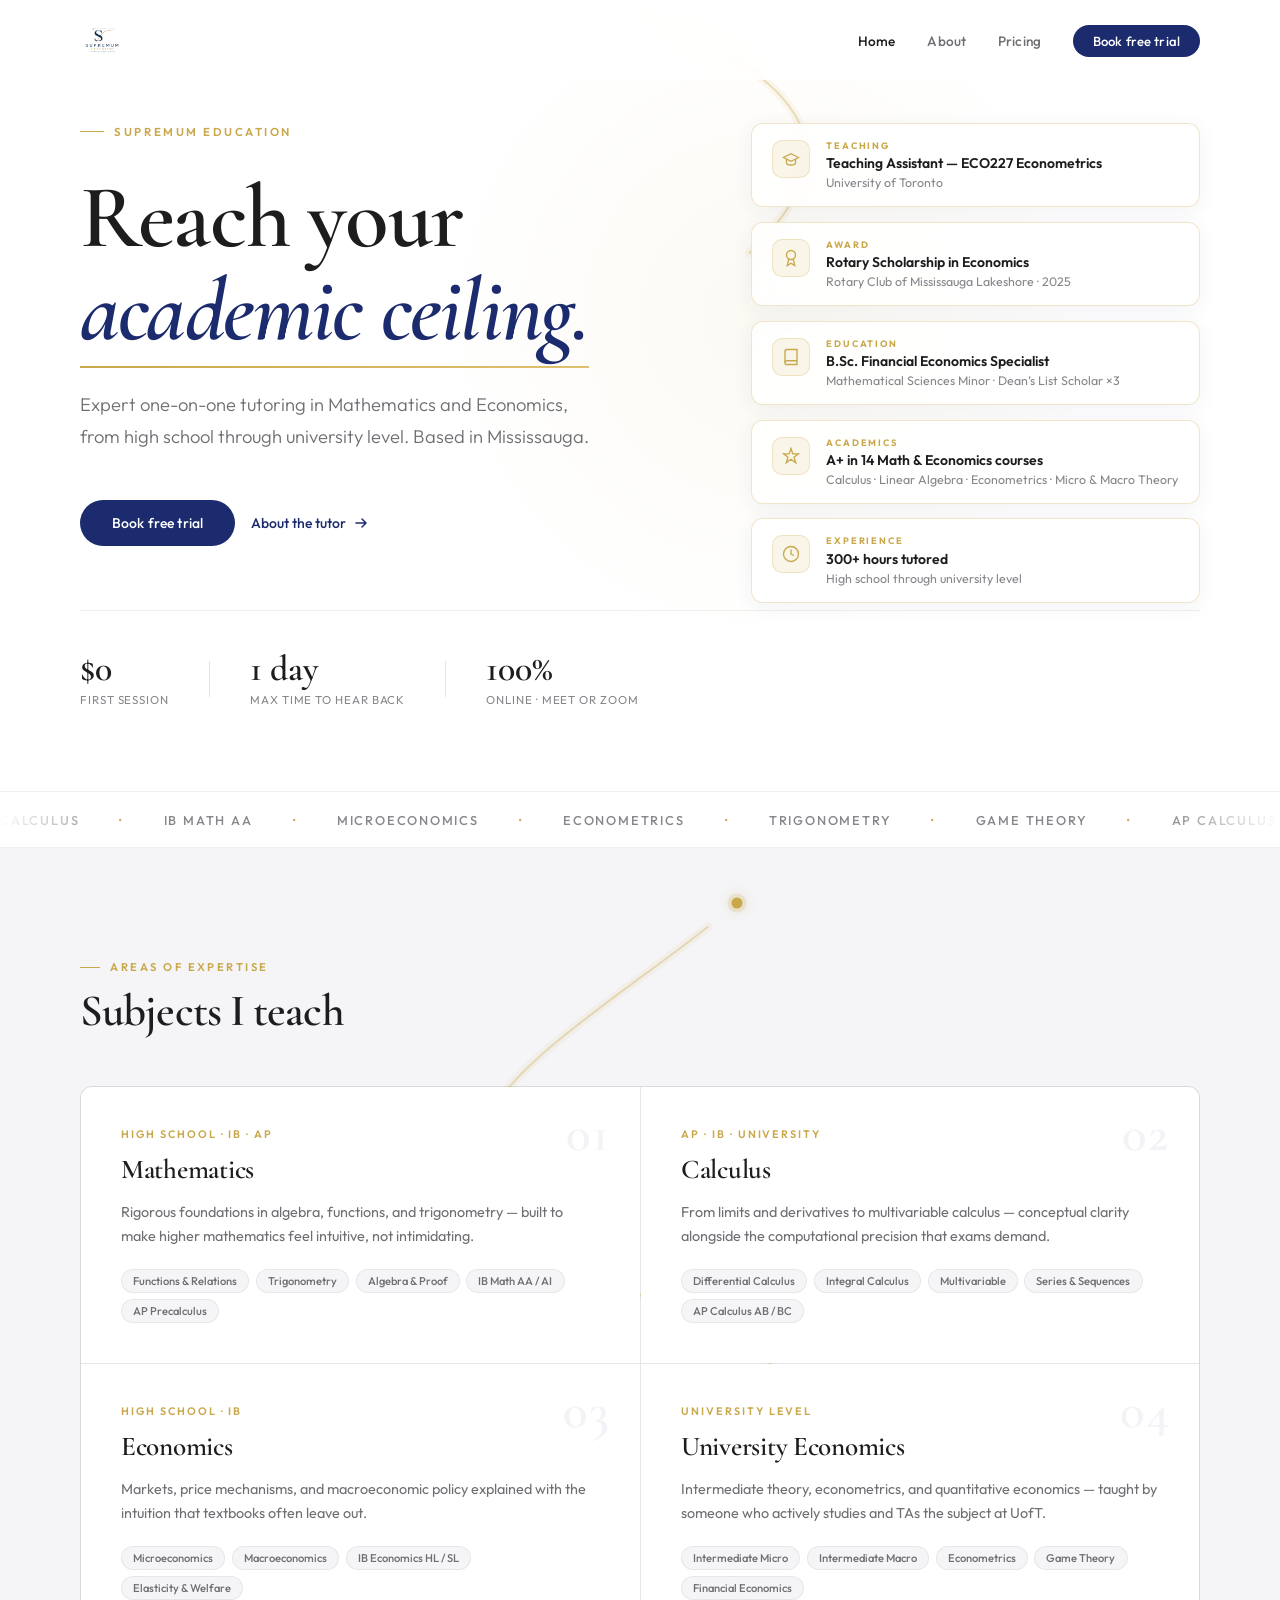
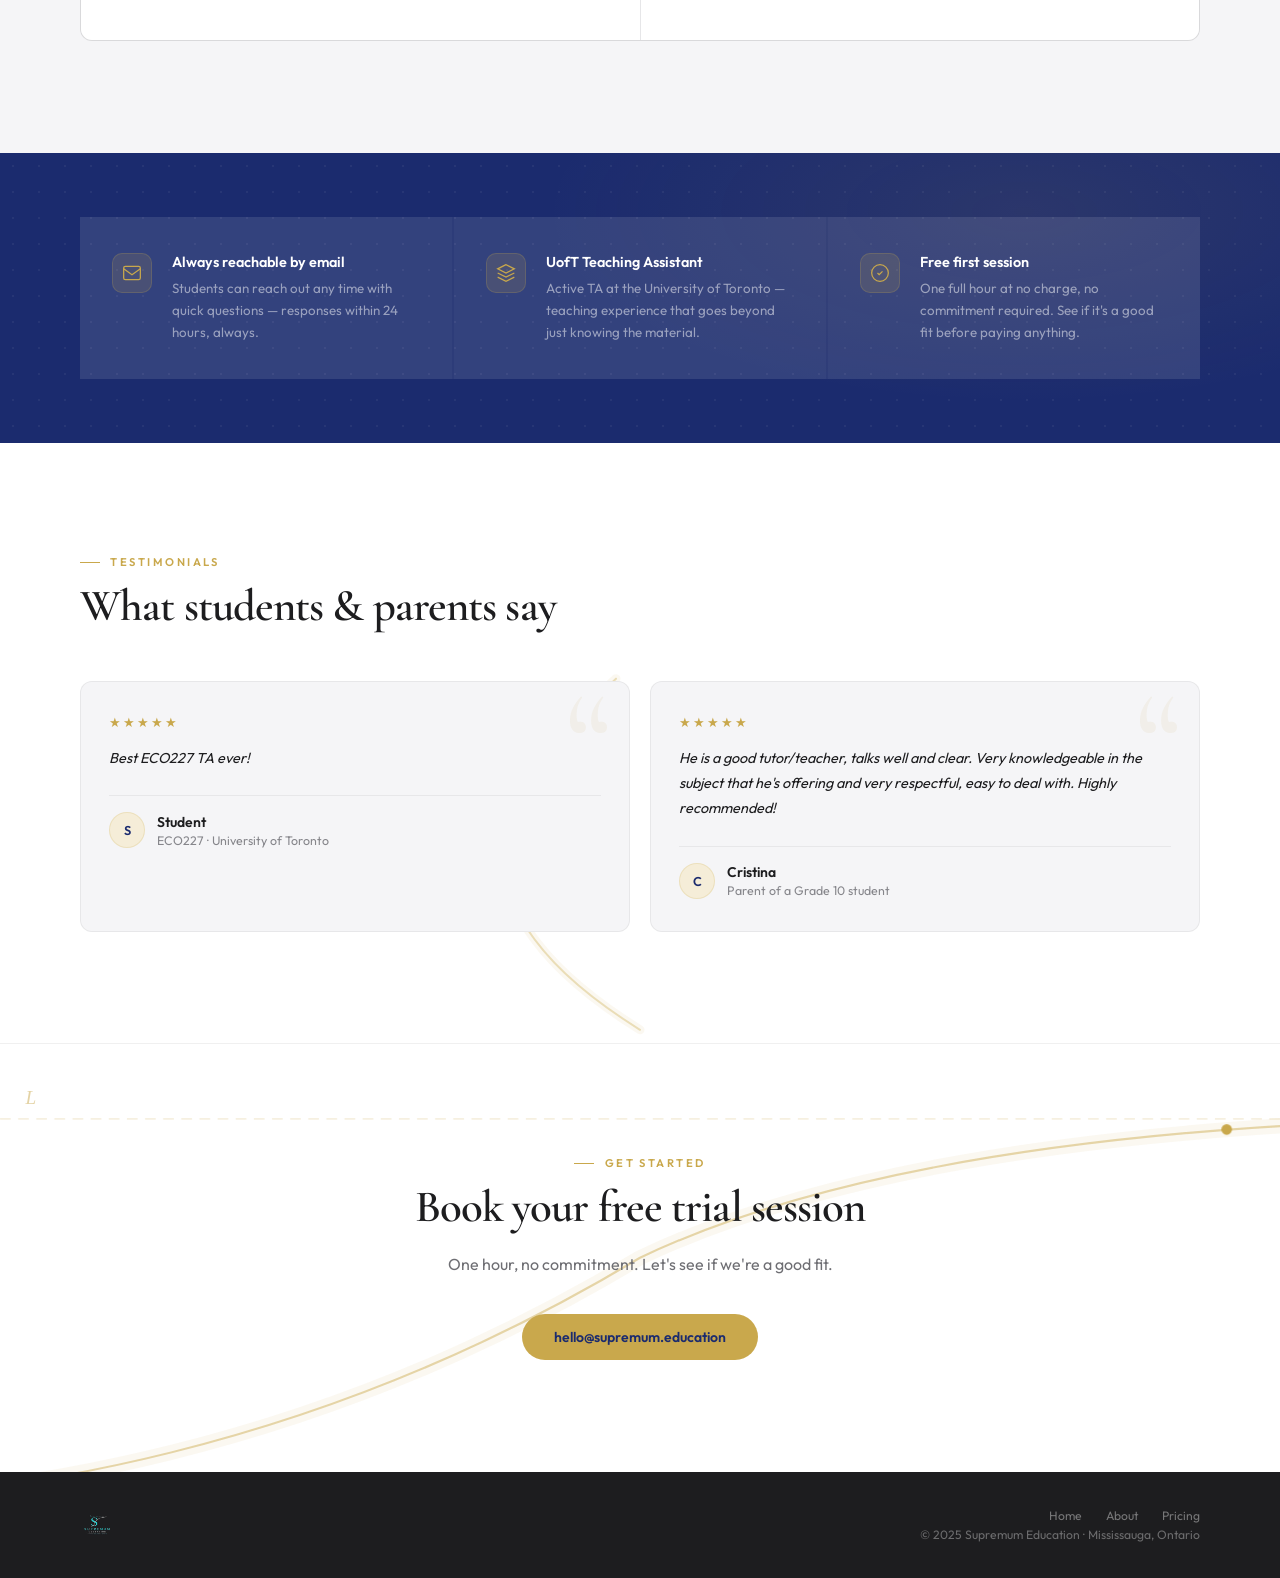
==== commit b3a56927: "Add files via upload" ====
--- a/index.html
+++ b/index.html
@@ -449,15 +449,20 @@
 
 
 
-<!-- Curve spine — full-width weave down the whole page -->
+<!-- Curve spine — full-width weave, ends at Get Started -->
 <div id="curve-spine" aria-hidden="true">
     <svg width="100%" height="100%" viewBox="0 0 100 1000" preserveAspectRatio="none"
          fill="none" xmlns="http://www.w3.org/2000/svg">
+        <path class="spine-glow"
+              d="M50 5 C95 90 5 170 50 250 C95 330 5 410 50 490 C95 570 5 650 50 730 C92 805 12 880 50 995"
+              stroke="rgba(201,168,76,0.08)" stroke-width="9" fill="none"
+              stroke-linecap="round" vector-effect="non-scaling-stroke"/>
         <path id="spinePath"
               d="M50 5 C95 90 5 170 50 250 C95 330 5 410 50 490 C95 570 5 650 50 730 C92 805 12 880 50 995"
-              stroke="rgba(201,168,76,0.3)" stroke-width="2" fill="none"
+              stroke="rgba(201,168,76,0.35)" stroke-width="2" fill="none"
               stroke-linecap="round" vector-effect="non-scaling-stroke"/>
     </svg>
+    <div id="spineDotEl"></div>
 </div>
 
 <script src="main.js"></script>
--- a/style.css
+++ b/style.css
@@ -1113,3 +1113,22 @@
 footer img, .footer-right {
   position: relative; z-index: 2;
 }
+
+/* ── SPINE DOT (HTML element — always a perfect circle) ── */
+#spineDotEl {
+  position: absolute;
+  width: 11px; height: 11px;
+  border-radius: 50%;
+  background: #C9A84C;
+  box-shadow: 0 0 0 4px rgba(201,168,76,0.18),
+              0 0 14px rgba(201,168,76,0.5);
+  transform: translate(-50%, -50%);
+  pointer-events: none;
+}
+#curve-spine.at-limit #spineDotEl {
+  animation: spineDotArrive 1.6s ease-in-out infinite;
+}
+@keyframes spineDotArrive {
+  0%, 100% { box-shadow: 0 0 0 4px rgba(201,168,76,0.18), 0 0 14px rgba(201,168,76,0.5); }
+  50%      { box-shadow: 0 0 0 8px rgba(201,168,76,0.12), 0 0 22px rgba(201,168,76,0.7); }
+}
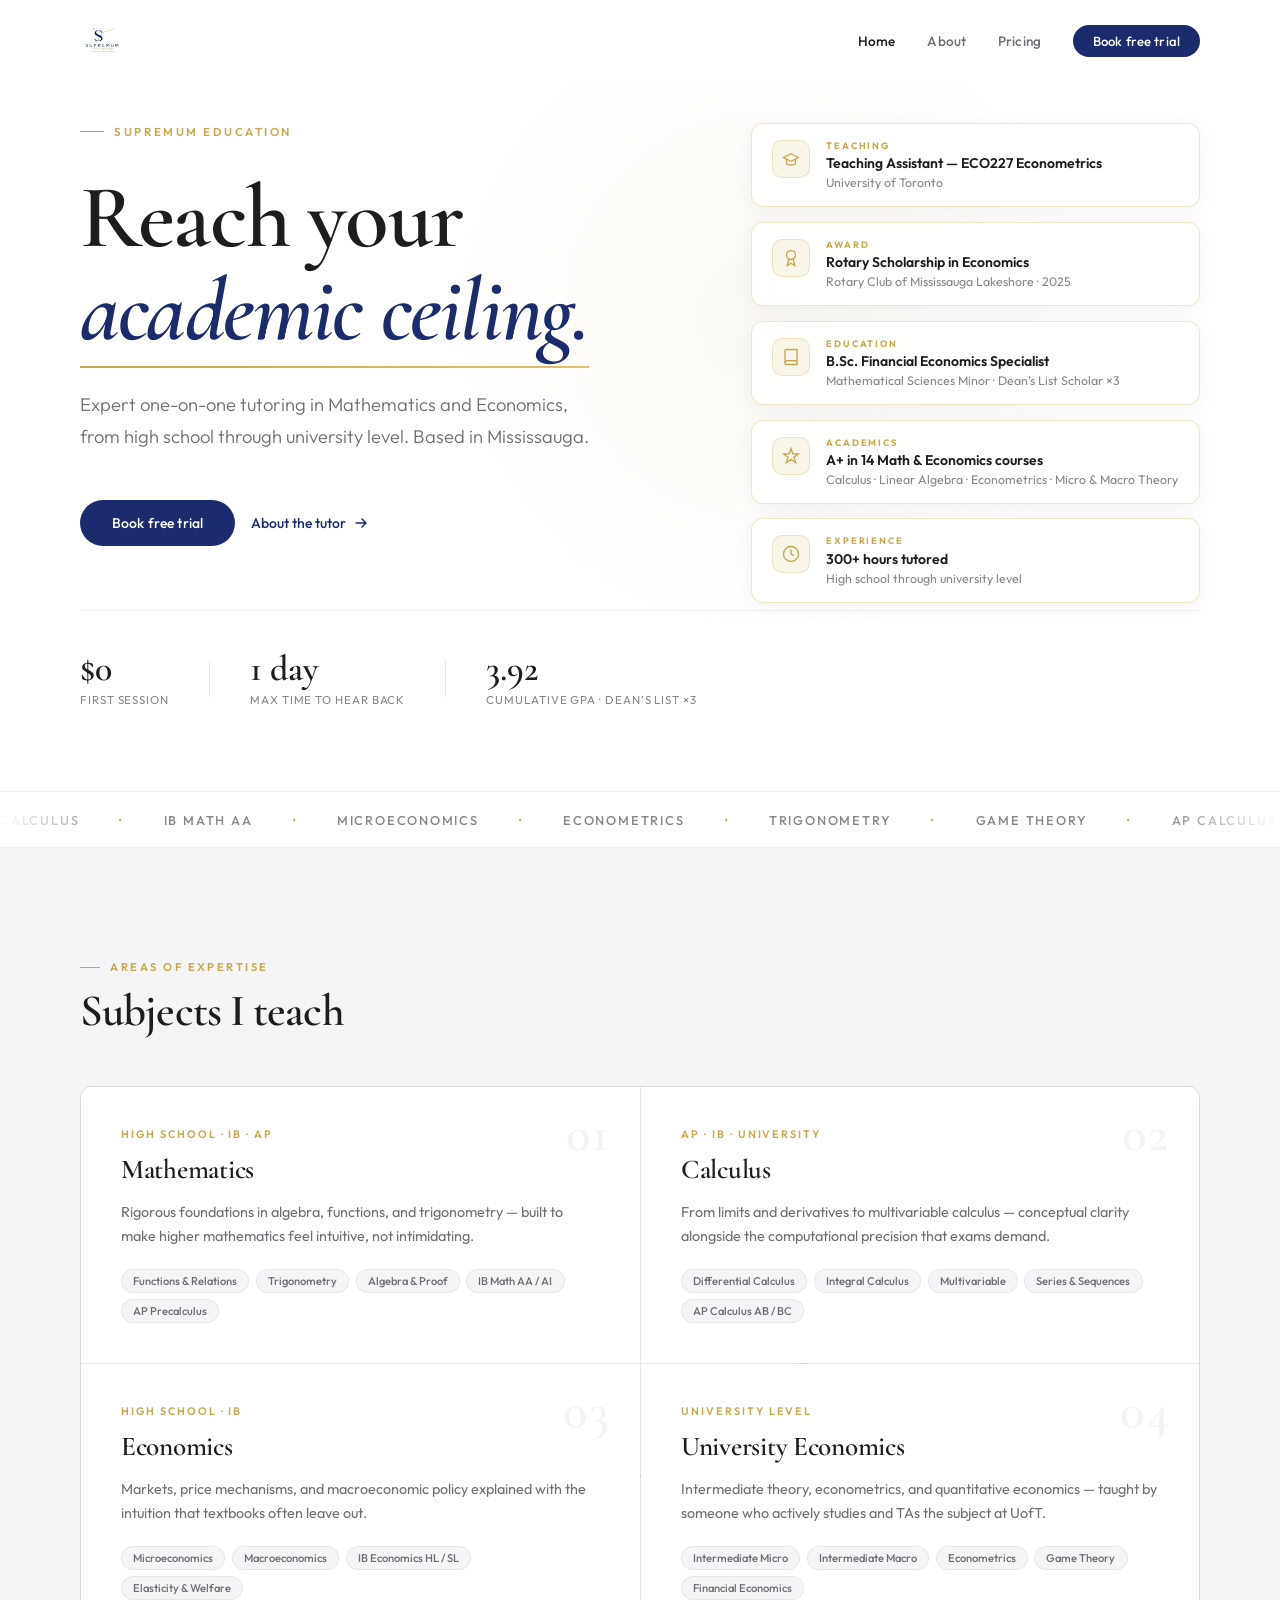
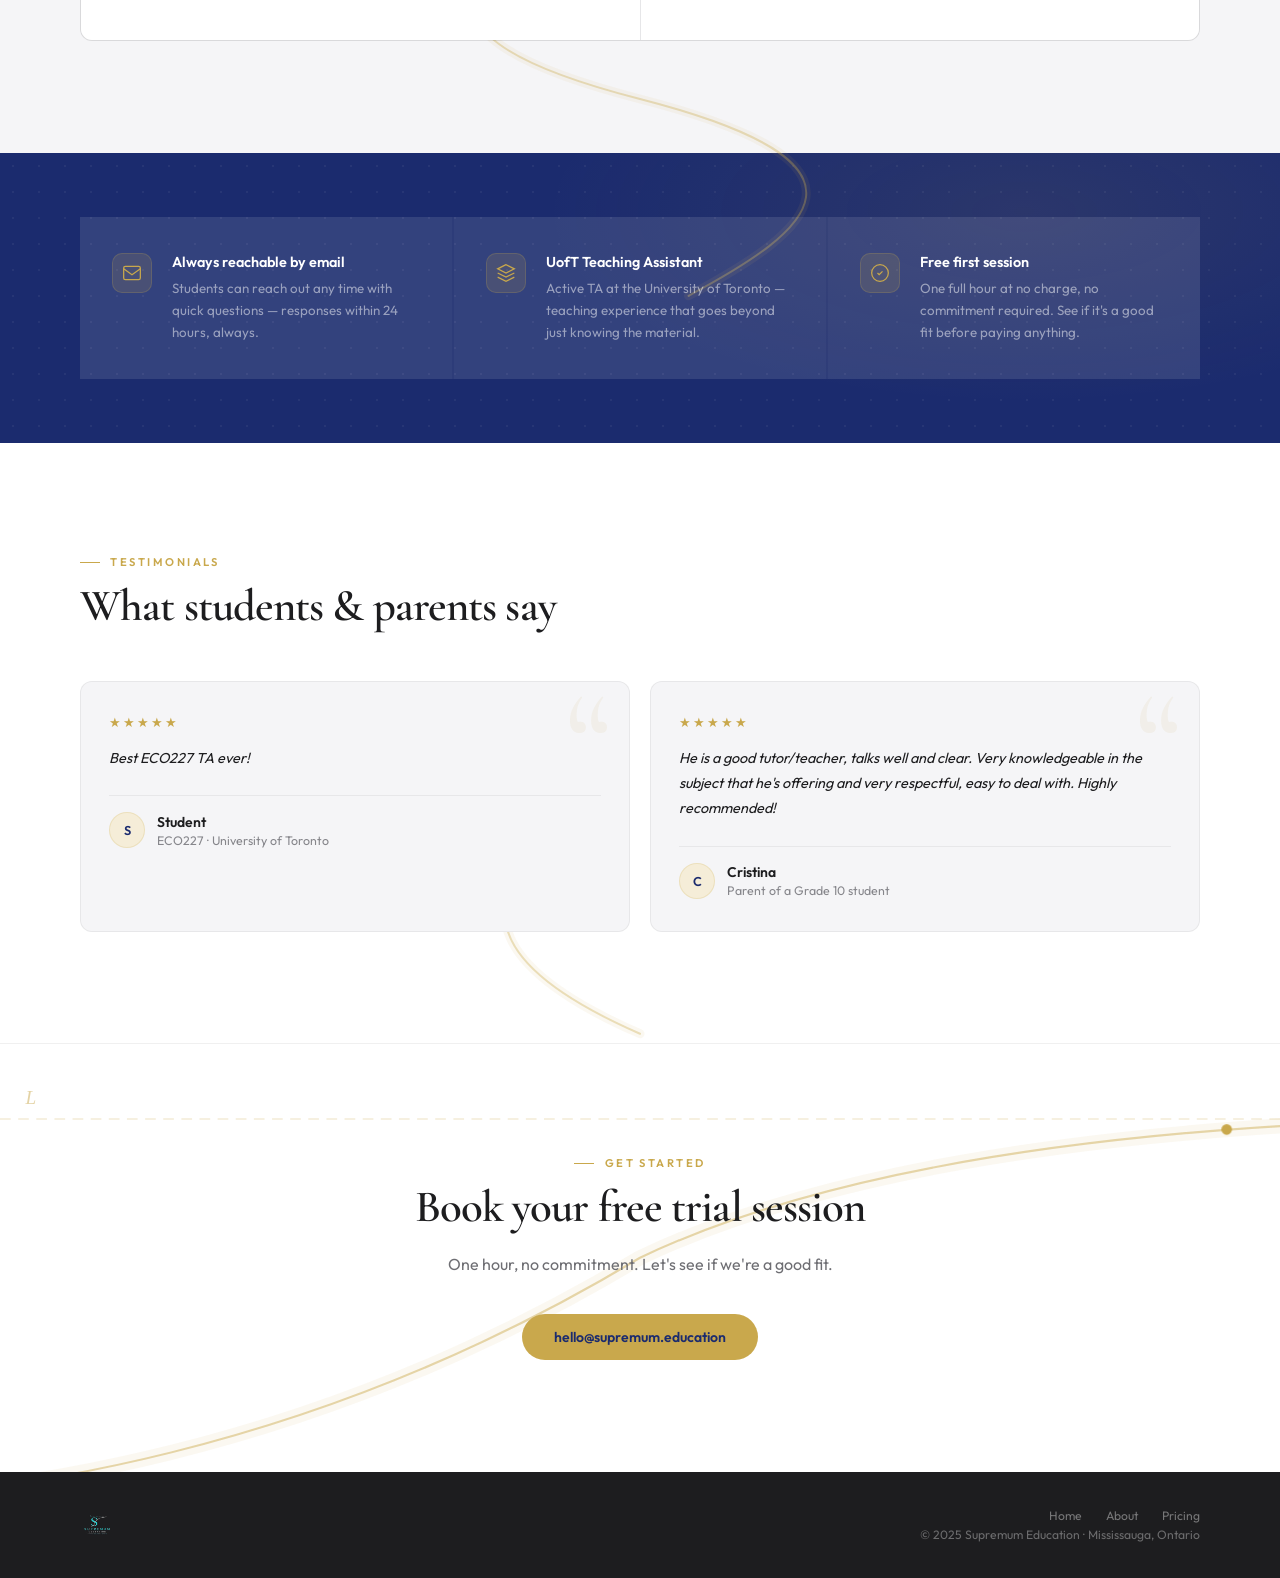
==== commit a239cf3c: "Add files via upload" ====
--- a/index.html
+++ b/index.html
@@ -247,8 +247,8 @@
             </div>
             <div class="stat-divider"></div>
             <div>
-                <div class="stat-num">100%</div>
-                <div class="stat-label">Online · Meet or Zoom</div>
+                <div class="stat-num">3.92</div>
+                <div class="stat-label">Cumulative GPA · Dean’s List ×3</div>
             </div>
         </div>
     </div>
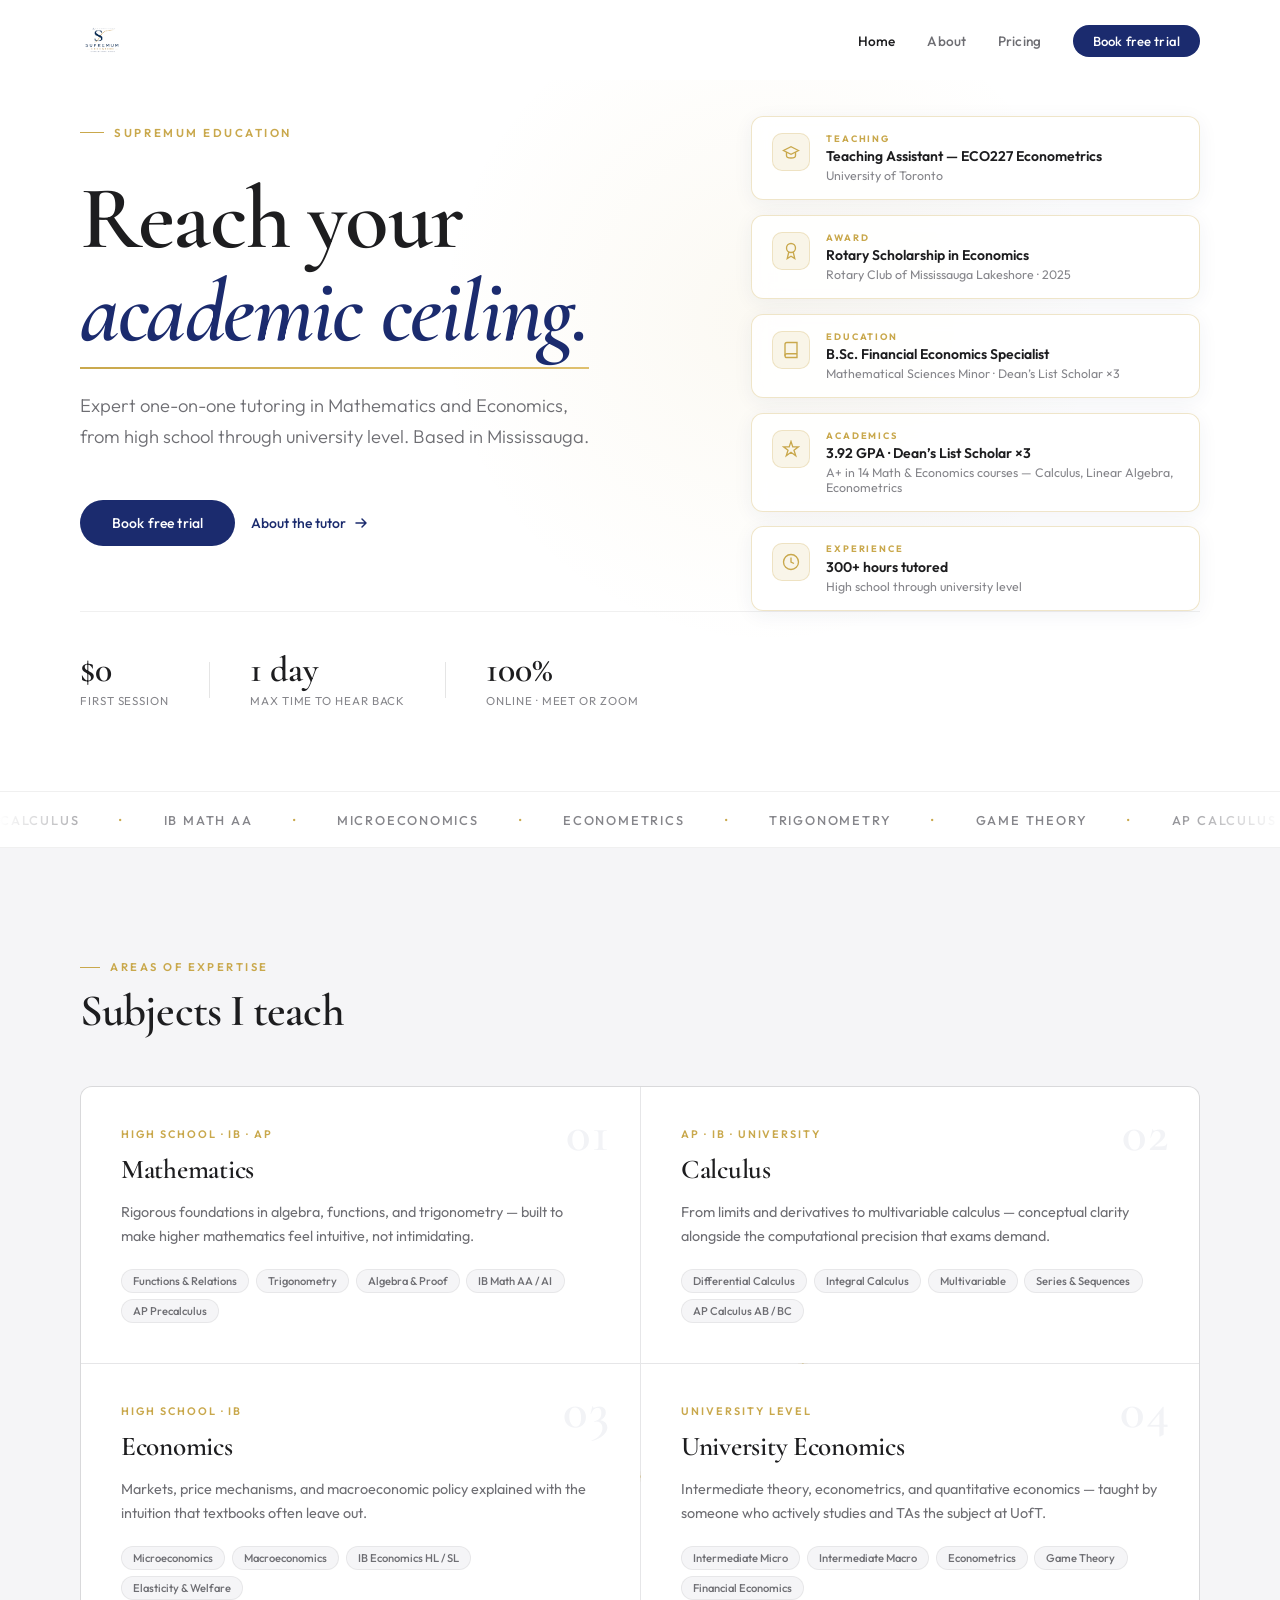
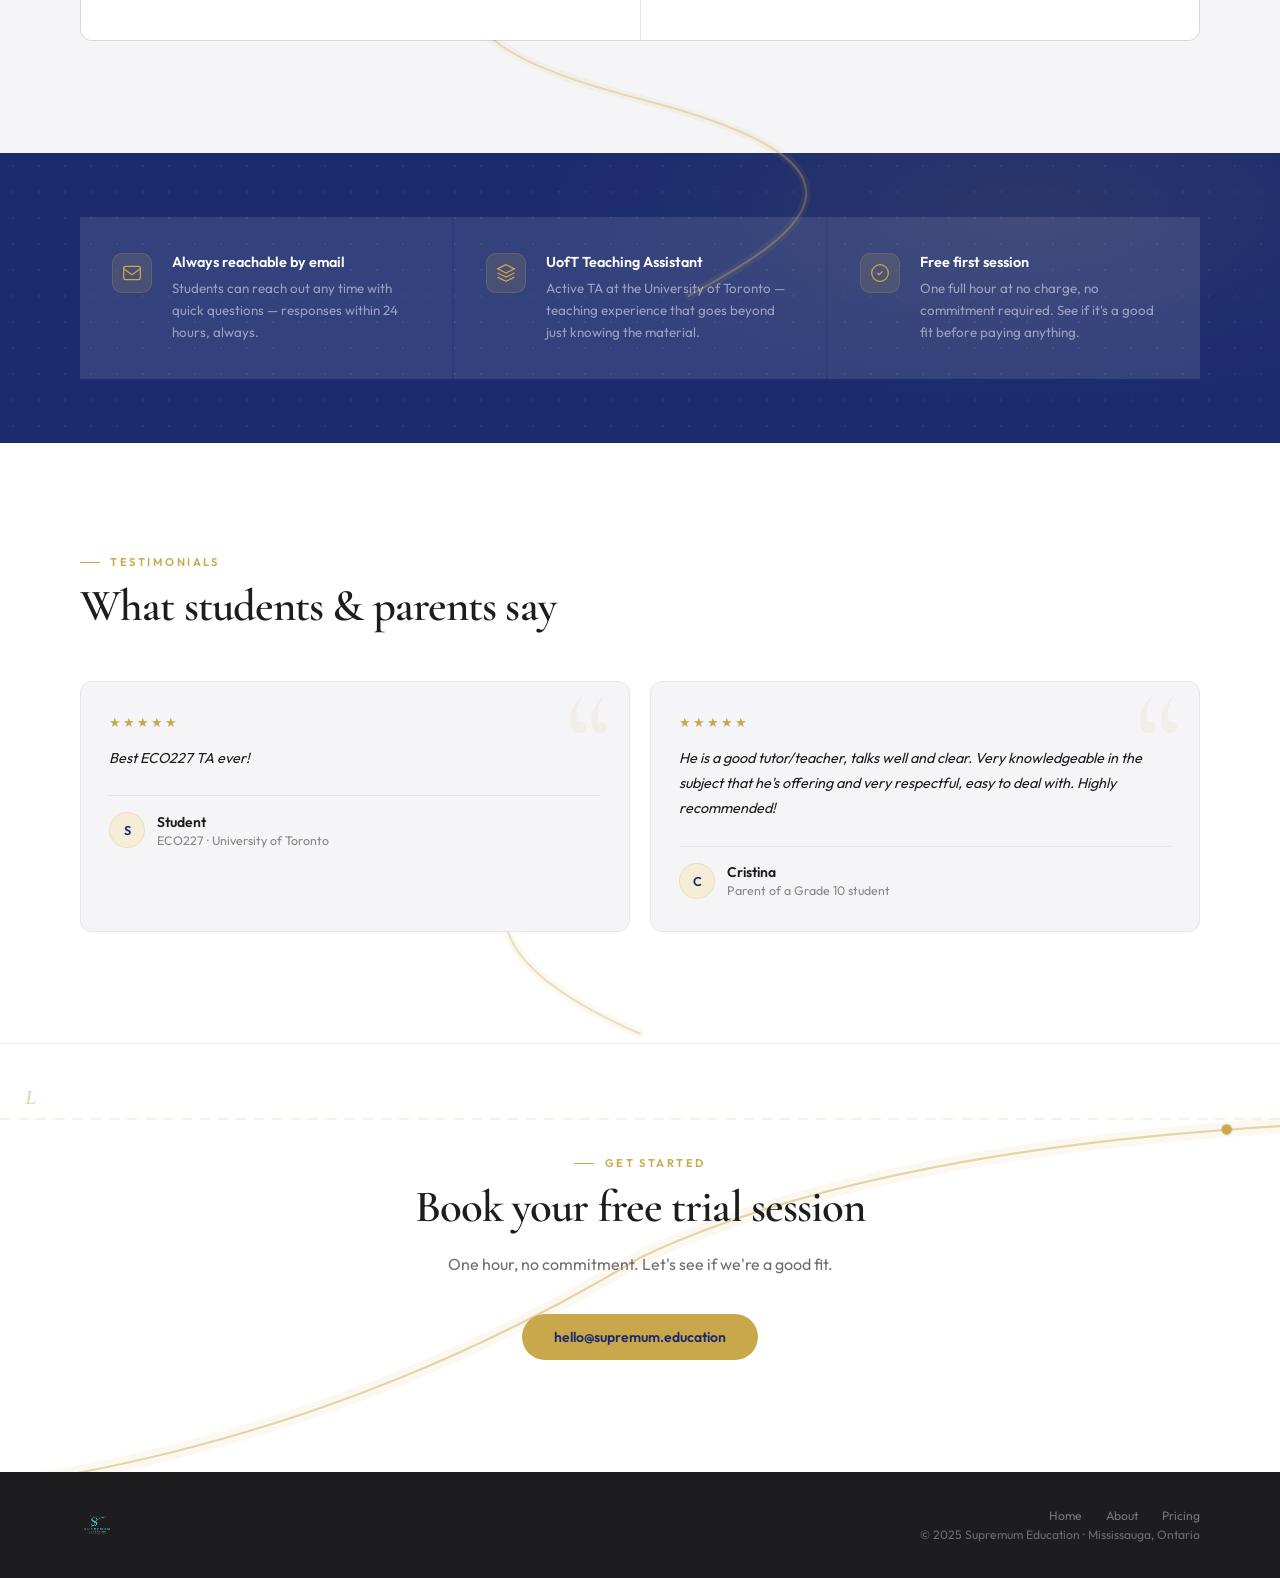
==== commit ab241b61: "Add files via upload" ====
--- a/index.html
+++ b/index.html
@@ -131,8 +131,18 @@
     .cc-title { font-size: 0.875rem; font-weight: 600; color: #1D1D1F; line-height: 1.35; }
     .cc-sub   { font-size: 0.775rem; color: #86868B; margin-top: 0.15rem; }
     @media (max-width: 960px) {
-        .hero-grid { grid-template-columns: 1fr; gap: 2.5rem; }
-        .cred-card { transform: translateY(16px); }
+        .hero-grid { grid-template-columns: 1fr; gap: 2rem; }
+        .hero-creds { gap: 0.6rem; }
+        .cred-card {
+            transform: translateY(16px);
+            padding: 0.8rem 1rem; gap: 0.8rem;
+            border-radius: 10px;
+        }
+        .cc-badge { width: 32px; height: 32px; border-radius: 8px; }
+        .cc-badge svg { width: 15px; height: 15px; }
+        .cc-label { font-size: 0.54rem; }
+        .cc-title { font-size: 0.8rem; line-height: 1.3; }
+        .cc-sub   { font-size: 0.7rem; }
     }
     @media (prefers-reduced-motion: reduce) {
         .cred-card { animation: none !important; opacity: 1; transform: none; }
@@ -218,8 +228,8 @@
                 </div>
                 <div>
                     <div class="cc-label">ACADEMICS</div>
-                    <div class="cc-title">A+ in 14 Math &amp; Economics courses</div>
-                    <div class="cc-sub">Calculus · Linear Algebra · Econometrics · Micro &amp; Macro Theory</div>
+                    <div class="cc-title">3.92 GPA · Dean’s List Scholar ×3</div>
+                    <div class="cc-sub">A+ in 14 Math &amp; Economics courses — Calculus, Linear Algebra, Econometrics</div>
                 </div>
             </div>
             <div class="cred-card cc4">
@@ -247,8 +257,8 @@
             </div>
             <div class="stat-divider"></div>
             <div>
-                <div class="stat-num">3.92</div>
-                <div class="stat-label">Cumulative GPA · Dean’s List ×3</div>
+                <div class="stat-num">100%</div>
+                <div class="stat-label">Online · Meet or Zoom</div>
             </div>
         </div>
     </div>
--- a/style.css
+++ b/style.css
@@ -1132,3 +1132,34 @@
   0%, 100% { box-shadow: 0 0 0 4px rgba(201,168,76,0.18), 0 0 14px rgba(201,168,76,0.5); }
   50%      { box-shadow: 0 0 0 8px rgba(201,168,76,0.12), 0 0 22px rgba(201,168,76,0.7); }
 }
+
+/* ── MOBILE POLISH PASS ── */
+@media (max-width: 960px) {
+  /* Hero: tighter rhythm so the page doesn't feel endless */
+  #home { padding-top: 5.5rem; padding-bottom: 3rem; }
+  .hero-h1  { margin-bottom: 1rem; }
+  .hero-sub { margin-bottom: 1.75rem; }
+  .hero-actions { margin-bottom: 2rem; }
+
+  /* Stats: one neat row of three */
+  .hero-stats {
+    margin-top: 0; padding-top: 1.75rem;
+    gap: 0; justify-content: space-between;
+    flex-wrap: nowrap;
+  }
+  .hero-stats > div:not(.stat-divider) { flex: 1; }
+  .stat-num   { font-size: 1.5rem; }
+  .stat-label { font-size: 0.58rem; letter-spacing: 0.05em; }
+
+  /* Ticker: tighter */
+  .ticker-strip { padding: 0.7rem 0; }
+
+  /* Sections: consistent compact padding */
+  #services, #testimonials { padding-top: 3.5rem; padding-bottom: 3.5rem; }
+  .section-h2 { margin-bottom: 1.75rem; }
+  #value-props { padding: 2.5rem 1.25rem; }
+  .vp-item { padding: 1.5rem 1.25rem; }
+
+  /* CTA finale curve: keep it subtle on small screens */
+  .cta-visual { opacity: 0.25; }
+}
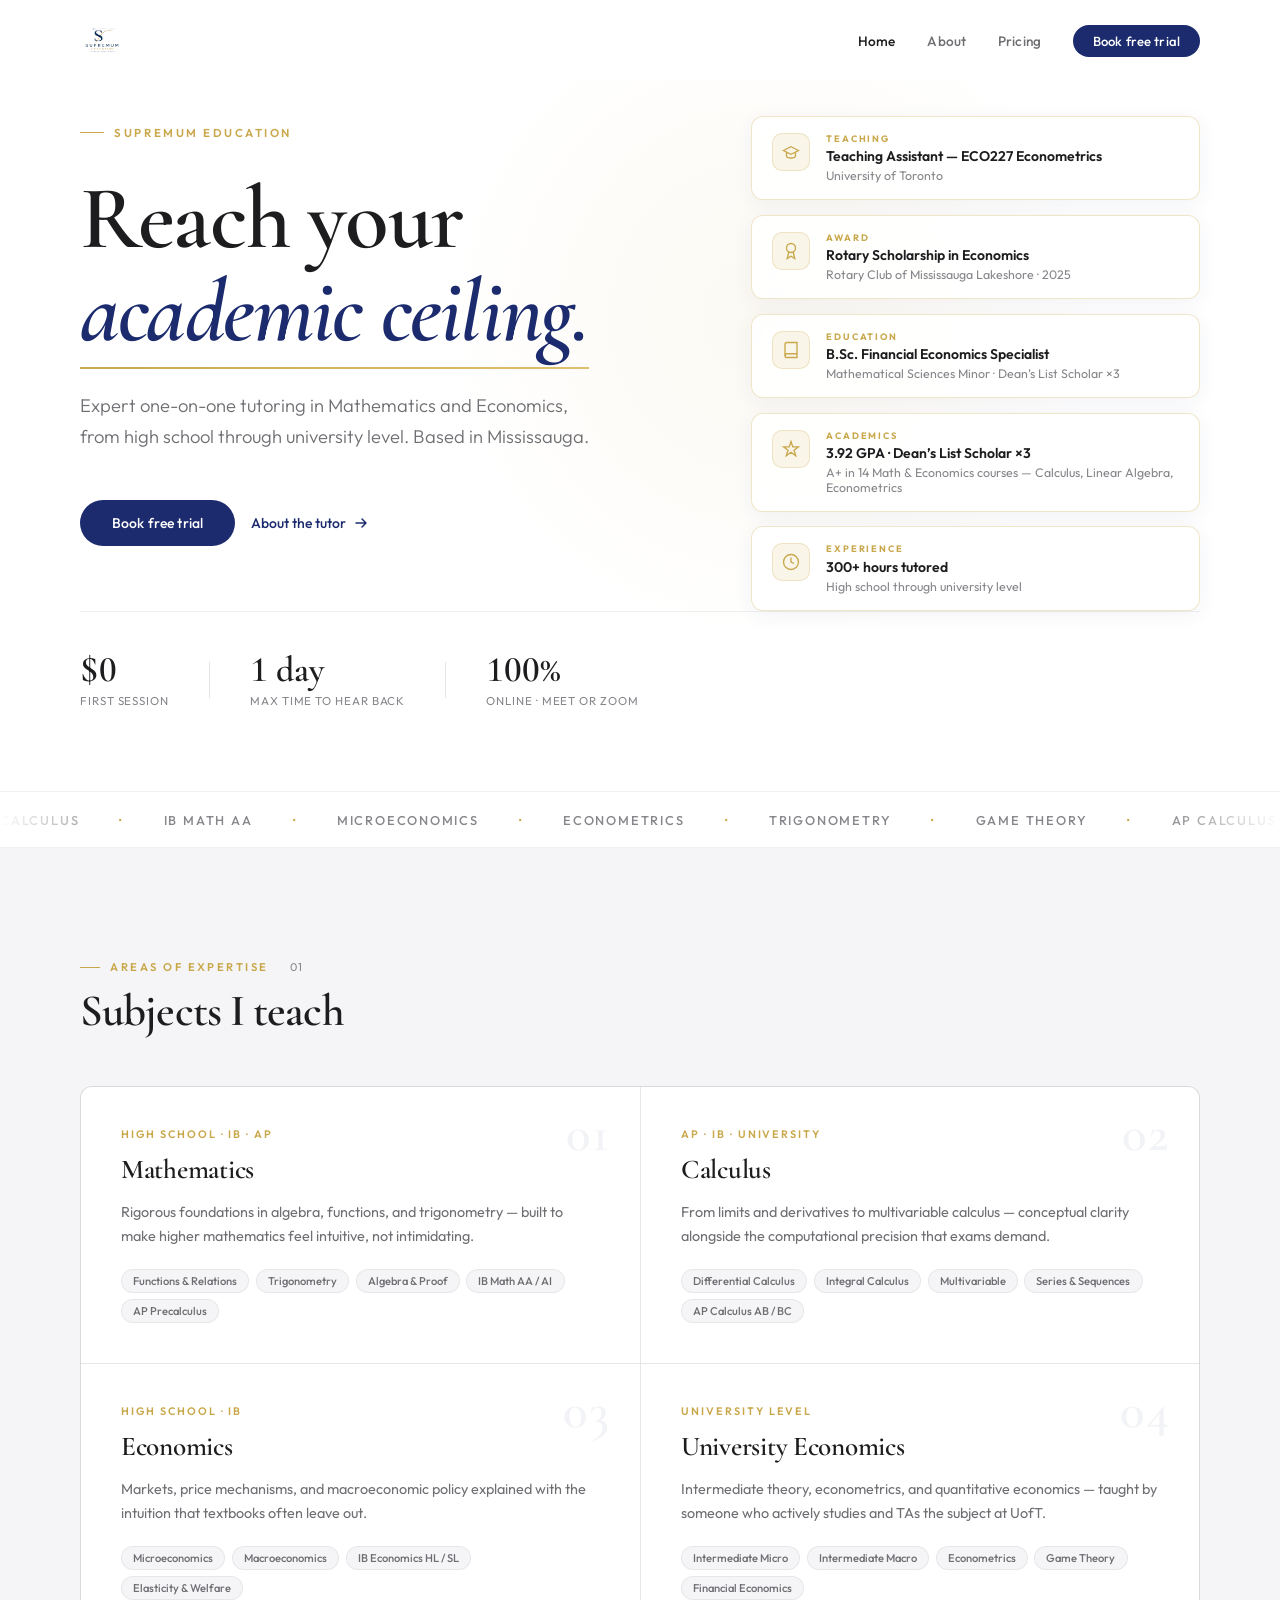
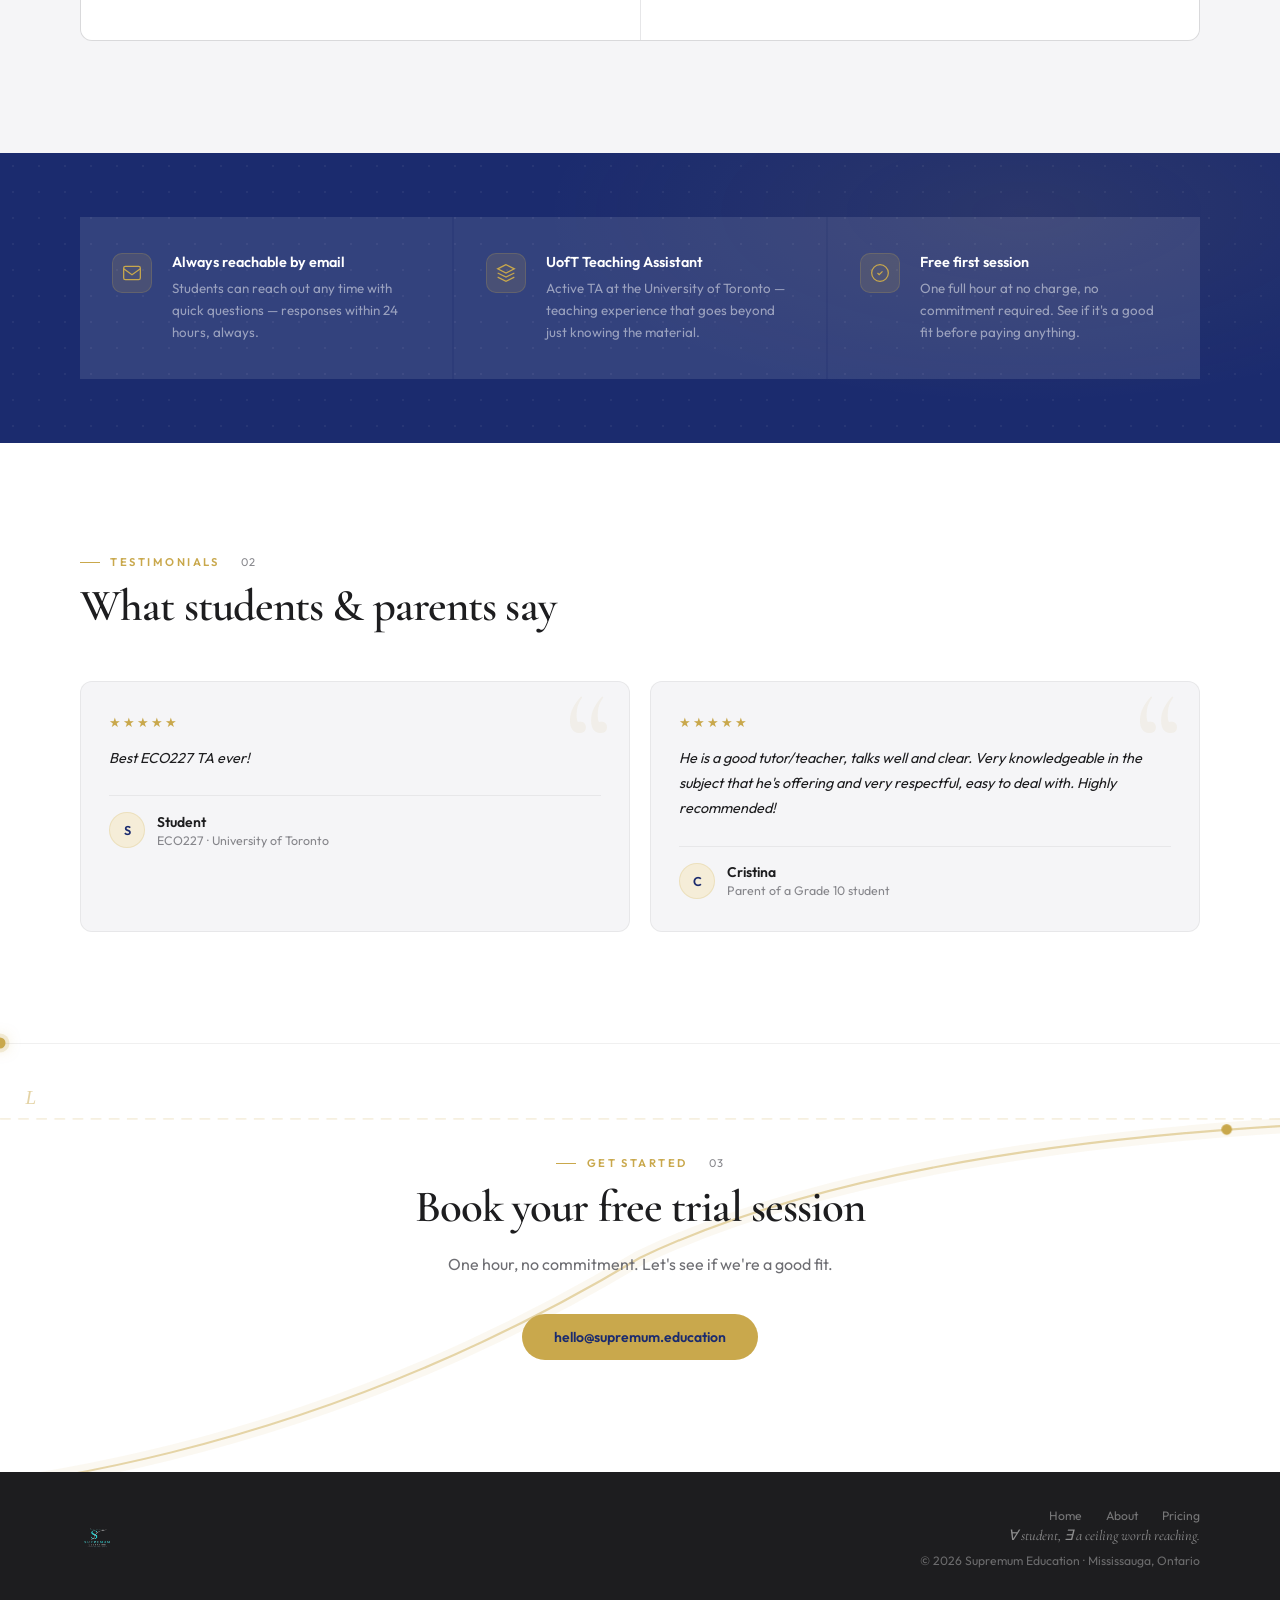
==== commit f0f7667d: "Add files via upload" ====
--- a/index.html
+++ b/index.html
@@ -9,6 +9,18 @@
     <link rel="preconnect" href="https://fonts.googleapis.com">
     <link rel="preconnect" href="https://fonts.gstatic.com" crossorigin>
     <link href="https://fonts.googleapis.com/css2?family=Cormorant+Garamond:ital,wght@0,300;0,400;0,500;0,600;0,700;1,400;1,500&family=Outfit:wght@300;400;500;600&display=swap" rel="stylesheet">
+    <!-- Open Graph / social share -->
+    <meta property="og:type" content="website">
+    <meta property="og:title" content="Supremum Education | Math & Economics Tutoring">
+    <meta property="og:description" content="Expert online tutoring in Mathematics and Economics, high school through university. UofT Teaching Assistant, 3.92 GPA. Free first session.">
+    <meta property="og:url" content="https://supremum.education/">
+    <meta property="og:image" content="https://supremum.education/og-image.png">
+    <meta property="og:site_name" content="Supremum Education">
+    <meta name="twitter:card" content="summary_large_image">
+    <meta name="twitter:title" content="Supremum Education | Math & Economics Tutoring">
+    <meta name="twitter:description" content="Expert online tutoring in Mathematics and Economics, high school through university. UofT Teaching Assistant, 3.92 GPA. Free first session.">
+    <meta name="twitter:image" content="https://supremum.education/og-image.png">
+    <link rel="canonical" href="https://supremum.education/">
     <link rel="stylesheet" href="style.css">
     <style>
     /* ── Critical feature styles (inlined to avoid stale-CSS issues) ── */
@@ -148,8 +160,23 @@
         .cred-card { animation: none !important; opacity: 1; transform: none; }
     }
     </style>
+    <script type="application/ld+json">
+    {
+      "@context": "https://schema.org",
+      "@type": "EducationalOrganization",
+      "name": "Supremum Education",
+      "description": "Online tutoring in Mathematics and Economics, high school through university level.",
+      "url": "https://supremum.education/",
+      "image": "https://supremum.education/og-image.png",
+      "areaServed": ["Mississauga", "Toronto", "Vancouver", "Canada"],
+      "founder": { "@type": "Person", "name": "William Hsu", "jobTitle": "Teaching Assistant, University of Toronto" },
+      "knowsAbout": ["Calculus", "Economics", "Econometrics", "IB Mathematics", "AP Calculus", "Linear Algebra"],
+      "email": "hello@supremum.education"
+    }
+    </script>
 </head>
 <body>
+<a href="#home" class="skip-link">Skip to content</a>
 
 <div id="scroll-progress"></div>
 
@@ -438,7 +465,7 @@
         <h2 class="section-h2 reveal d1" style="text-align:center;">Book your free trial session</h2>
         <p class="reveal d2">One hour, no commitment. Let's see if we're a good fit.</p>
         <div class="reveal d3">
-            <a href="mailto:hello@supremum.education" class="btn-gold">hello@supremum.education</a>
+            <a href="mailto:hello@supremum.education?subject=Free%20Trial%20Session%20%E2%80%94%20Supremum%20Education&body=Hi%20William%2C%0A%0AI%27d%20like%20to%20book%20a%20free%20trial%20session.%0A%0AStudent%20name%3A%20%0ASubject%2Fcourse%3A%20%0AGrade%20or%20year%3A%20%0AA%20few%20times%20that%20work%3A%20%0A%0AThanks%21" class="btn-gold">hello@supremum.education</a>
         </div>
     </div>
 </section>
@@ -451,7 +478,8 @@
             <a href="/about/">About</a>
             <a href="/pricing/">Pricing</a>
         </div>
-        <div class="footer-copy">© 2025 Supremum Education · Mississauga, Ontario</div>
+        <div class="footer-math">∀ student, ∃ a ceiling worth reaching.</div>
+        <div class="footer-copy">© 2026 Supremum Education · Mississauga, Ontario</div>
     </div>
 </footer>
 
@@ -459,21 +487,17 @@
 
 
 
-<!-- Curve spine — full-width weave, ends at Get Started -->
+<!-- Curve spine — route-aware line, path computed from real layout -->
 <div id="curve-spine" aria-hidden="true">
-    <svg width="100%" height="100%" viewBox="0 0 100 1000" preserveAspectRatio="none"
-         fill="none" xmlns="http://www.w3.org/2000/svg">
-        <path class="spine-glow"
-              d="M50 5 C95 90 5 170 50 250 C95 330 5 410 50 490 C95 570 5 650 50 730 C92 805 12 880 50 995"
-              stroke="rgba(201,168,76,0.08)" stroke-width="9" fill="none"
-              stroke-linecap="round" vector-effect="non-scaling-stroke"/>
-        <path id="spinePath"
-              d="M50 5 C95 90 5 170 50 250 C95 330 5 410 50 490 C95 570 5 650 50 730 C92 805 12 880 50 995"
-              stroke="rgba(201,168,76,0.35)" stroke-width="2" fill="none"
-              stroke-linecap="round" vector-effect="non-scaling-stroke"/>
+    <svg id="spineSvg" width="100%" height="100%" fill="none" xmlns="http://www.w3.org/2000/svg">
+        <path class="spine-glow" d=""
+              stroke="rgba(201,168,76,0.08)" stroke-width="9" fill="none" stroke-linecap="round"/>
+        <path id="spinePath" d=""
+              stroke="rgba(201,168,76,0.4)" stroke-width="2" fill="none" stroke-linecap="round"/>
     </svg>
     <div id="spineDotEl"></div>
 </div>
+</div>
 
 <script src="main.js"></script>
 </body>
--- a/style.css
+++ b/style.css
@@ -1163,3 +1163,64 @@
   /* CTA finale curve: keep it subtle on small screens */
   .cta-visual { opacity: 0.25; }
 }
+
+/* ═══ CRAFT DETAILS ═══ */
+
+/* Text selection in brand gold */
+::selection { background: rgba(201,168,76,0.35); color: var(--navy-dark); }
+
+/* Scrollbar that matches the design (WebKit) */
+::-webkit-scrollbar { width: 10px; }
+::-webkit-scrollbar-track { background: var(--bg-soft); }
+::-webkit-scrollbar-thumb {
+  background: rgba(27,43,110,0.25);
+  border-radius: 5px;
+  border: 2px solid var(--bg-soft);
+}
+::-webkit-scrollbar-thumb:hover { background: var(--gold); }
+
+/* Editorial section numbering — 01, 02, 03 per page */
+body { counter-reset: sec; }
+.section-tag { counter-increment: sec; }
+.section-tag::after {
+  content: "0" counter(sec);
+  margin-left: 0.65rem;
+  color: var(--text-light);
+  font-weight: 400;
+  letter-spacing: 0.1em;
+}
+
+/* Tabular figures so stats align like a ledger */
+.stat-num, .p-price { font-feature-settings: "tnum" 1, "lnum" 1; }
+
+/* Footer math line */
+.footer-math {
+  font-family: 'Cormorant Garamond', serif;
+  font-style: italic;
+  color: rgba(255,255,255,0.5);
+  font-size: 0.9rem;
+  margin-bottom: 0.35rem;
+}
+
+/* ── ACCESSIBILITY: skip link ── */
+.skip-link {
+  position: absolute; left: -9999px; top: 0; z-index: 999;
+  background: var(--navy); color: #fff;
+  padding: 0.75rem 1.25rem; border-radius: 0 0 8px 0;
+  font-size: 0.85rem; font-weight: 500; text-decoration: none;
+}
+.skip-link:focus { left: 0; }
+
+/* ── PRINT: clean, ink-friendly ── */
+@media print {
+  nav, #curve-spine, .cta-visual, .ticker-strip,
+  #scroll-progress, .skip-link { display: none !important; }
+  body { color: #000; background: #fff; }
+  .hero-h1, .section-h2, .service-name { color: #000 !important; }
+  .service-card, .testi-card, .p-card, .approach-card {
+    break-inside: avoid; box-shadow: none !important; border: 1px solid #ccc !important;
+  }
+  a { color: #000; text-decoration: underline; }
+  #home, #services, #testimonials, #pricing-content,
+  #about-content, .cta-section { padding: 1.5rem 0 !important; }
+}
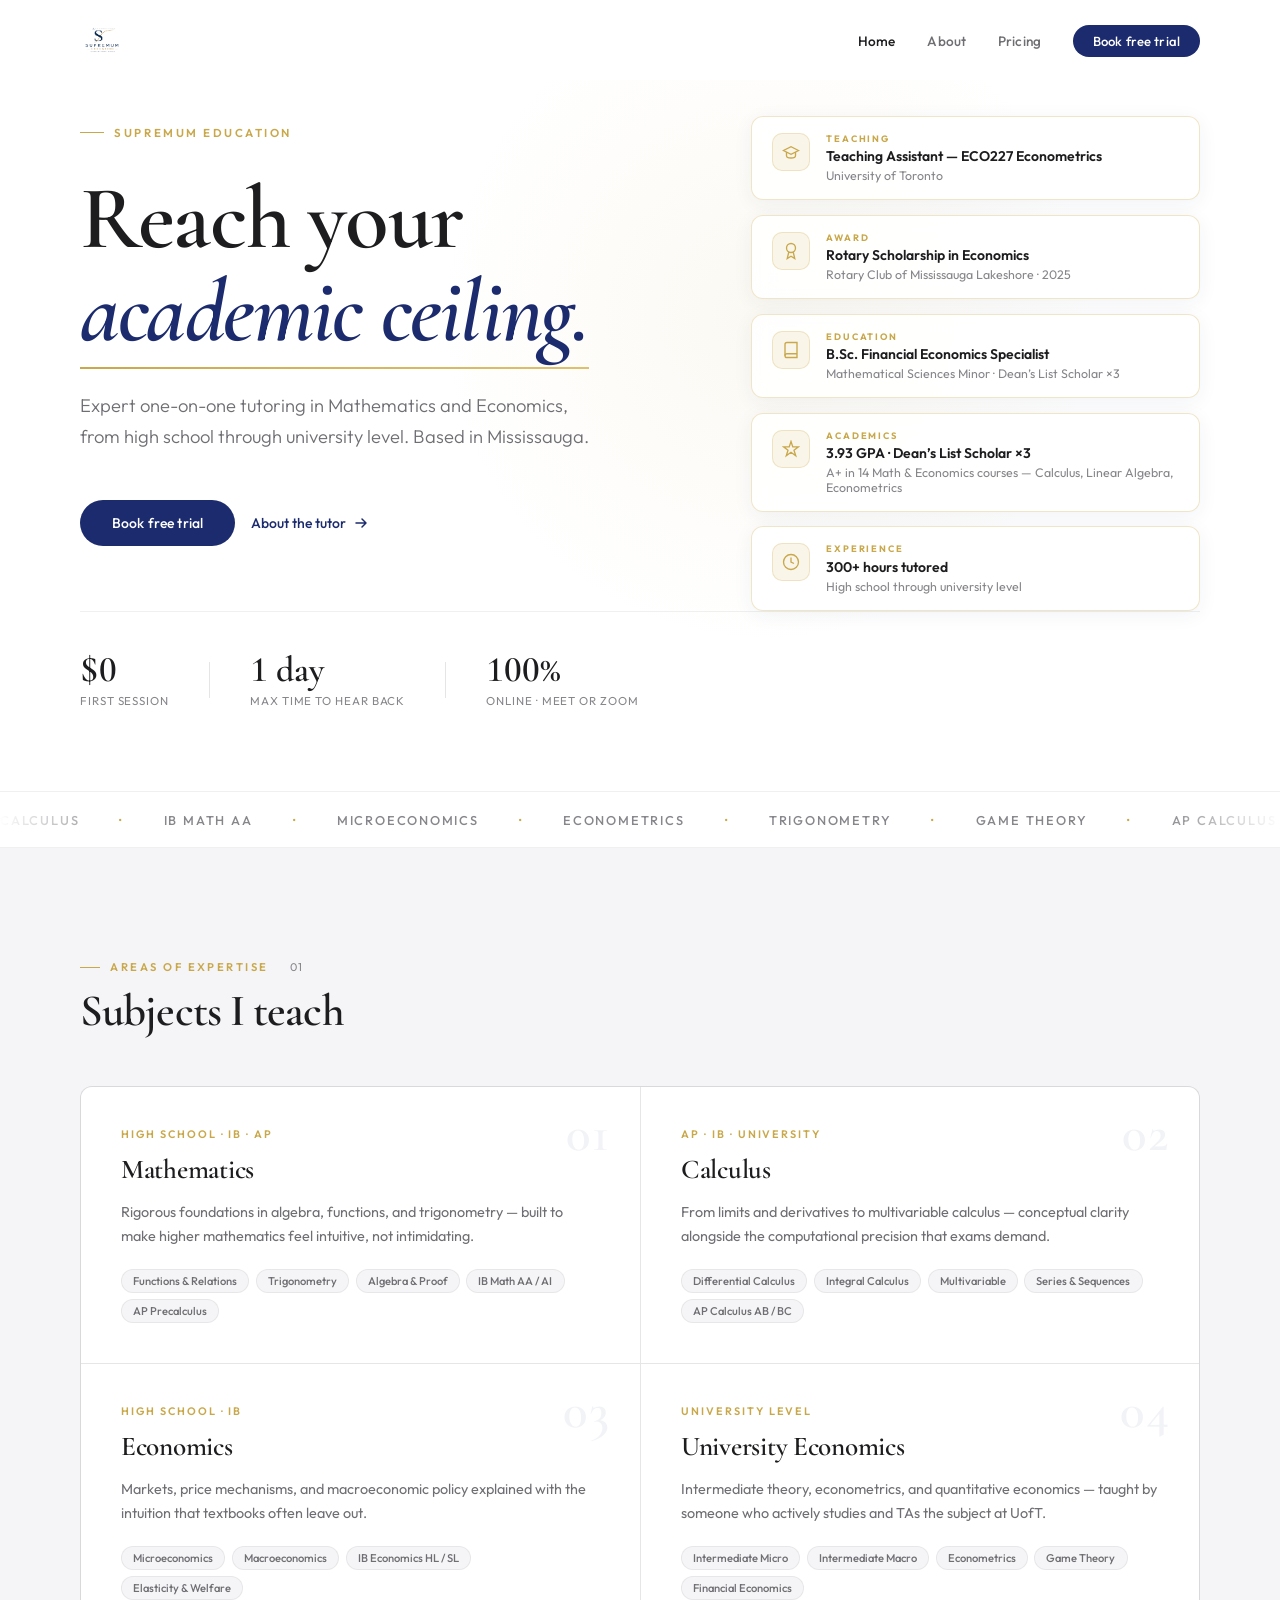
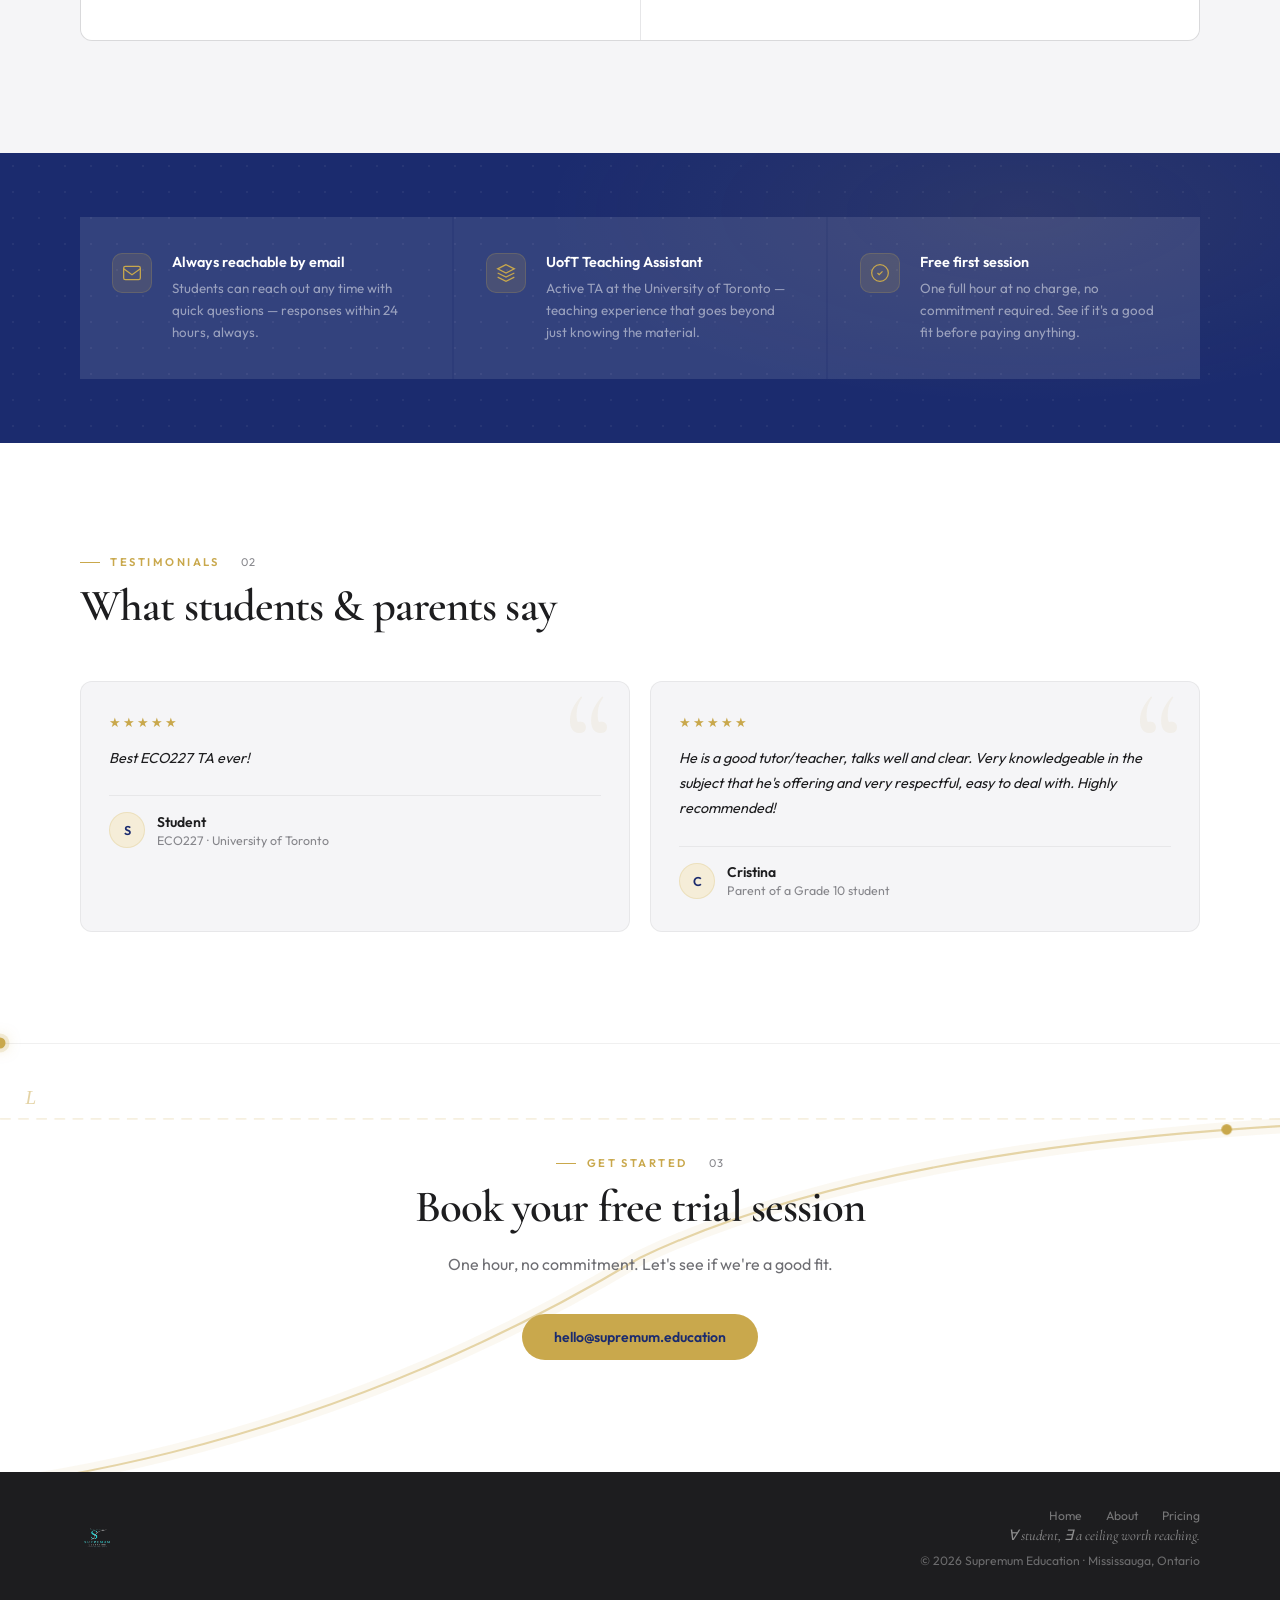
==== commit 035ec238: "Update index.html" ====
--- a/index.html
+++ b/index.html
@@ -255,7 +255,7 @@
                 </div>
                 <div>
                     <div class="cc-label">ACADEMICS</div>
-                    <div class="cc-title">3.92 GPA · Dean’s List Scholar ×3</div>
+                    <div class="cc-title">3.93 GPA · Dean’s List Scholar ×3</div>
                     <div class="cc-sub">A+ in 14 Math &amp; Economics courses — Calculus, Linear Algebra, Econometrics</div>
                 </div>
             </div>
